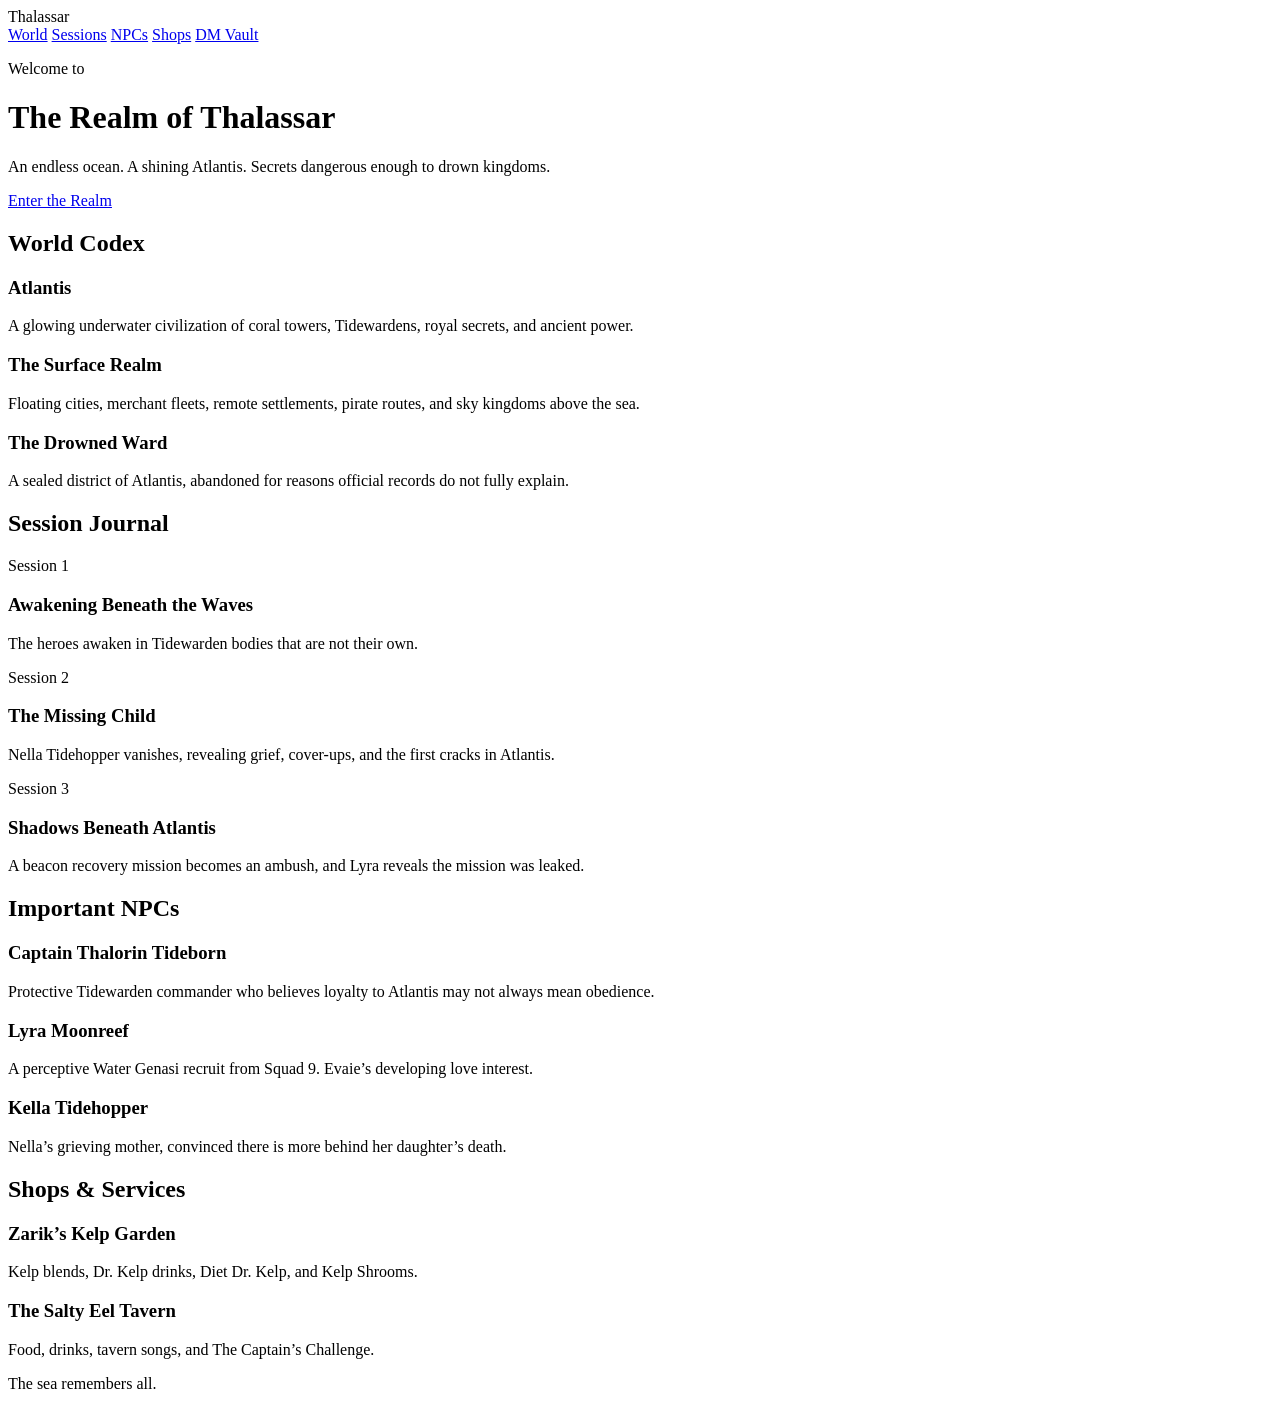
==== index.html @ 4d5ec041 "First Test" ====
<!DOCTYPE html>
<html lang="en">
<head>
  <meta charset="UTF-8" />
  <meta name="viewport" content="width=device-width, initial-scale=1.0" />
  <title>The Realm of Thalassar</title>
  <link rel="stylesheet" href="style.css" />
</head>
<body>
  <header class="hero">
    <nav class="nav">
      <div class="brand">Thalassar</div>
      <a href="#world">World</a>
      <a href="#sessions">Sessions</a>
      <a href="#npcs">NPCs</a>
      <a href="#shops">Shops</a>
      <a href="dm.html">DM Vault</a>
    </nav>
    <div class="hero-content">
      <p class="eyebrow">Welcome to</p>
      <h1>The Realm of Thalassar</h1>
      <p class="tagline">An endless ocean. A shining Atlantis. Secrets dangerous enough to drown kingdoms.</p>
      <a class="button" href="#world">Enter the Realm</a>
    </div>
  </header>

  <main>
    <section id="world" class="section">
      <h2>World Codex</h2>
      <div class="grid cards">
        <article class="card">
          <h3>Atlantis</h3>
          <p>A glowing underwater civilization of coral towers, Tidewardens, royal secrets, and ancient power.</p>
        </article>
        <article class="card">
          <h3>The Surface Realm</h3>
          <p>Floating cities, merchant fleets, remote settlements, pirate routes, and sky kingdoms above the sea.</p>
        </article>
        <article class="card">
          <h3>The Drowned Ward</h3>
          <p>A sealed district of Atlantis, abandoned for reasons official records do not fully explain.</p>
        </article>
      </div>
    </section>

    <section id="sessions" class="section dark">
      <h2>Session Journal</h2>
      <div class="timeline">
        <article>
          <span>Session 1</span>
          <h3>Awakening Beneath the Waves</h3>
          <p>The heroes awaken in Tidewarden bodies that are not their own.</p>
        </article>
        <article>
          <span>Session 2</span>
          <h3>The Missing Child</h3>
          <p>Nella Tidehopper vanishes, revealing grief, cover-ups, and the first cracks in Atlantis.</p>
        </article>
        <article>
          <span>Session 3</span>
          <h3>Shadows Beneath Atlantis</h3>
          <p>A beacon recovery mission becomes an ambush, and Lyra reveals the mission was leaked.</p>
        </article>
      </div>
    </section>

    <section id="npcs" class="section">
      <h2>Important NPCs</h2>
      <div class="grid cards">
        <article class="card npc">
          <h3>Captain Thalorin Tideborn</h3>
          <p>Protective Tidewarden commander who believes loyalty to Atlantis may not always mean obedience.</p>
        </article>
        <article class="card npc">
          <h3>Lyra Moonreef</h3>
          <p>A perceptive Water Genasi recruit from Squad 9. Evaie’s developing love interest.</p>
        </article>
        <article class="card npc">
          <h3>Kella Tidehopper</h3>
          <p>Nella’s grieving mother, convinced there is more behind her daughter’s death.</p>
        </article>
      </div>
    </section>

    <section id="shops" class="section dark">
      <h2>Shops & Services</h2>
      <div class="grid cards">
        <article class="card">
          <h3>Zarik’s Kelp Garden</h3>
          <p>Kelp blends, Dr. Kelp drinks, Diet Dr. Kelp, and Kelp Shrooms.</p>
        </article>
        <article class="card">
          <h3>The Salty Eel Tavern</h3>
          <p>Food, drinks, tavern songs, and The Captain’s Challenge.</p>
        </article>
      </div>
    </section>
  </main>

  <footer>
    <p>The sea remembers all.</p>
  </footer>

  <script src="script.js"></script>
</body>
</html>
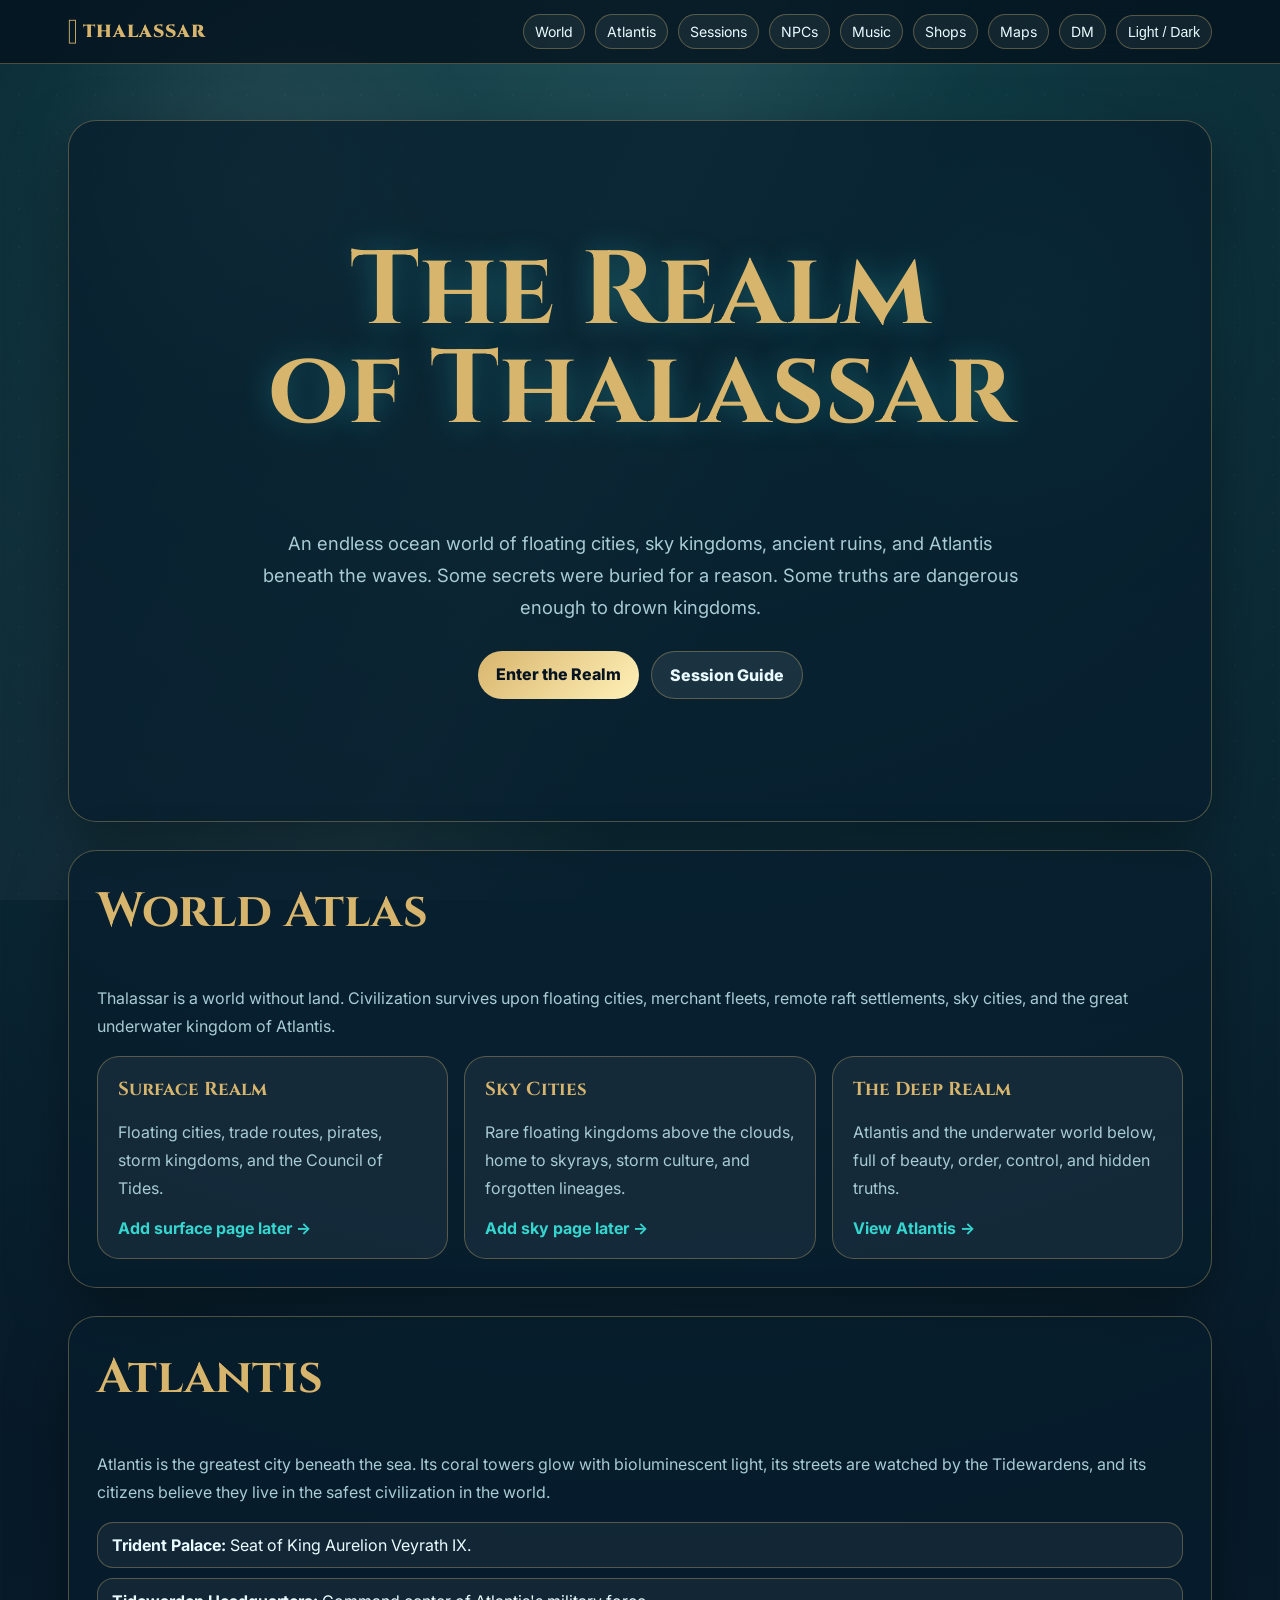
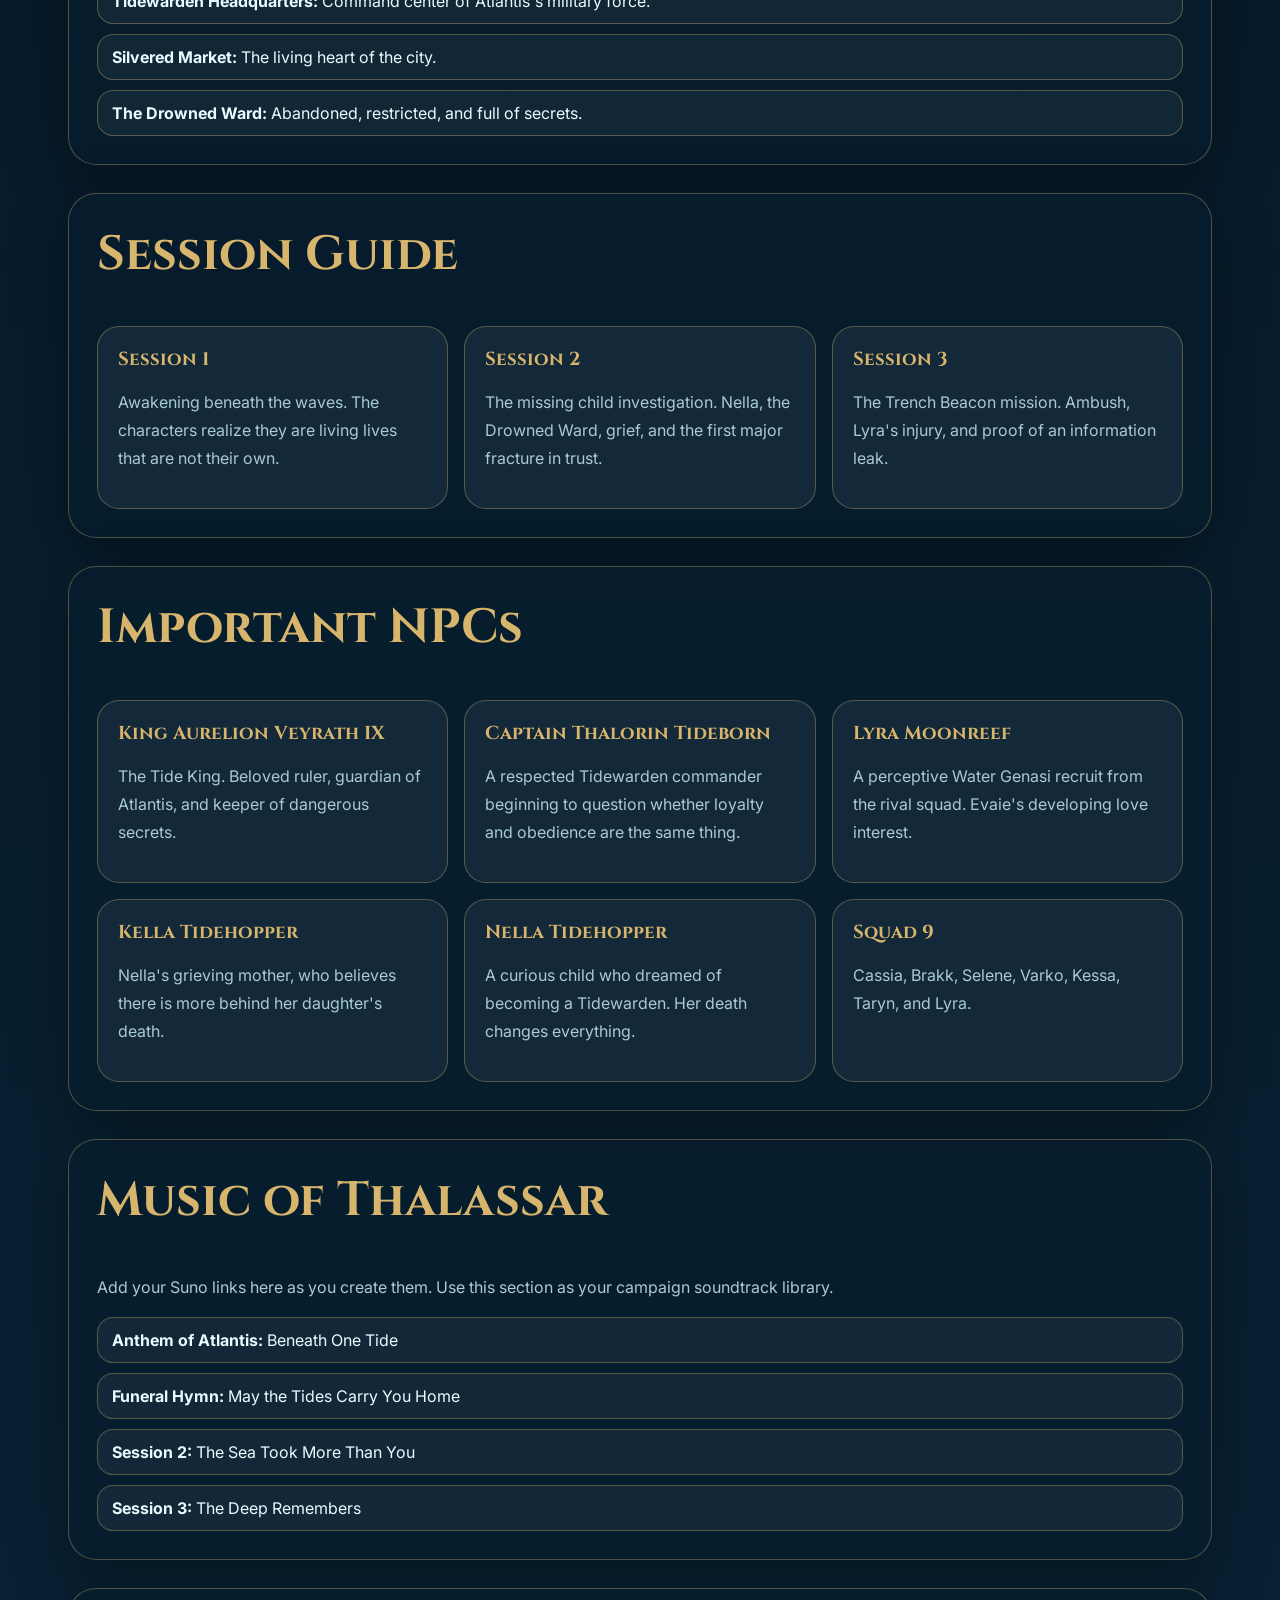
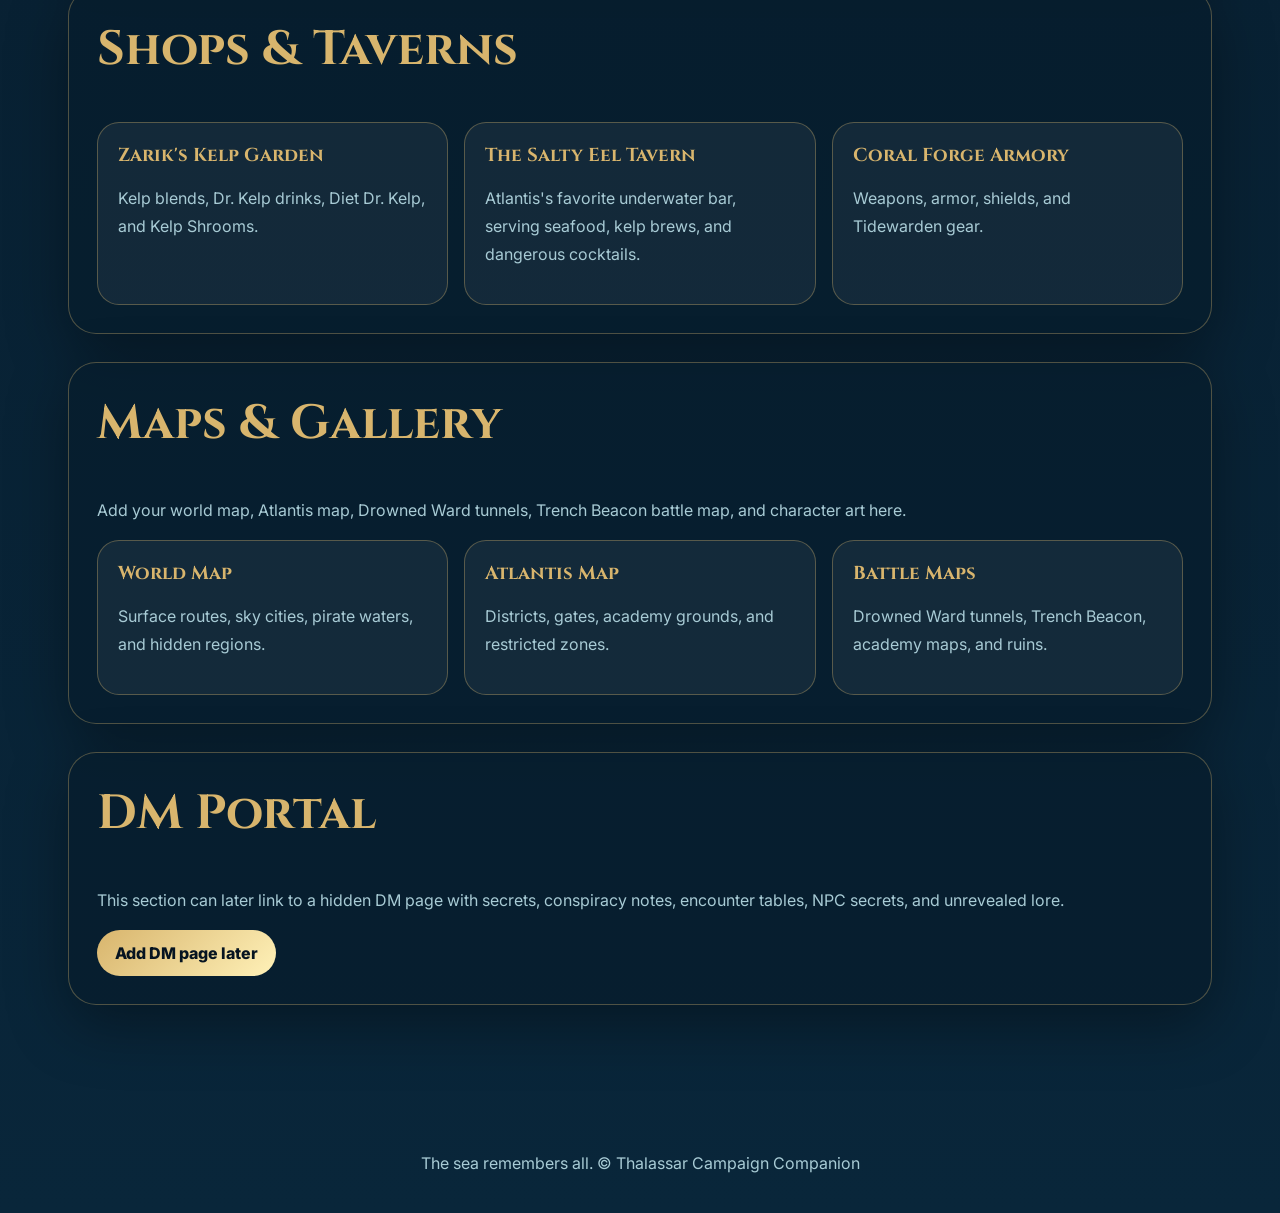
==== commit 1b34320d: "Second test" ====
--- a/index.html
+++ b/index.html
@@ -1,106 +1,470 @@
+
 <!DOCTYPE html>
-<html lang="en">
+<html lang="en" data-theme="dark">
 <head>
   <meta charset="UTF-8" />
   <meta name="viewport" content="width=device-width, initial-scale=1.0" />
   <title>The Realm of Thalassar</title>
-  <link rel="stylesheet" href="style.css" />
+  <link href="https://fonts.googleapis.com/css2?family=Cinzel:wght@500;700;900&family=Inter:wght@400;500;700&display=swap" rel="stylesheet">
+  <style>
+    :root {
+      --bg: #061421;
+      --bg2: #09263a;
+      --card: rgba(7, 29, 45, 0.76);
+      --text: #e9fbff;
+      --muted: #a8cbd5;
+      --gold: #d8b56d;
+      --teal: #36d6d0;
+      --border: rgba(216, 181, 109, 0.35);
+      --shadow: rgba(0, 0, 0, 0.35);
+    }
+    html[data-theme="light"] {
+      --bg: #dff8ff;
+      --bg2: #9edfea;
+      --card: rgba(255, 255, 255, 0.78);
+      --text: #082033;
+      --muted: #31566a;
+      --gold: #9a6b22;
+      --teal: #007d8a;
+      --border: rgba(0, 99, 115, 0.3);
+      --shadow: rgba(0, 54, 70, 0.18);
+    }
+    * {
+      box-sizing: border-box;
+    }
+    html {
+      scroll-behavior: smooth;
+    }
+    body {
+      margin: 0;
+      font-family: Inter, sans-serif;
+      color: var(--text);
+      background:
+        radial-gradient(circle at top, rgba(54, 214, 208, 0.24), transparent 35%),
+        linear-gradient(180deg, var(--bg), var(--bg2));
+      min-height: 100vh;
+      overflow-x: hidden;
+    }
+    body::before {
+      content: "";
+      position: fixed;
+      inset: 0;
+      background:
+        linear-gradient(115deg, transparent 0%, rgba(255,255,255,0.06) 45%, transparent 60%),
+        radial-gradient(circle at 20% 20%, rgba(255,255,255,0.08), transparent 18%),
+        radial-gradient(circle at 80% 35%, rgba(54,214,208,0.12), transparent 20%);
+      animation: oceanGlow 12s ease-in-out infinite alternate;
+      pointer-events: none;
+      z-index: -2;
+    }
+    body::after {
+      content: "";
+      position: fixed;
+      inset: 0;
+      background-image:
+        radial-gradient(circle, rgba(255,255,255,0.16) 1px, transparent 1px);
+      background-size: 38px 38px;
+      opacity: 0.18;
+      animation: bubbles 24s linear infinite;
+      pointer-events: none;
+      z-index: -1;
+    }
+    @keyframes oceanGlow {
+      from { transform: translateY(0); opacity: .8; }
+      to { transform: translateY(35px); opacity: 1; }
+    }
+    @keyframes bubbles {
+      from { background-position: 0 0; }
+      to { background-position: 0 -600px; }
+    }
+    header {
+      position: sticky;
+      top: 0;
+      z-index: 20;
+      backdrop-filter: blur(14px);
+      background: rgba(3, 17, 29, 0.78);
+      border-bottom: 1px solid var(--border);
+    }
+    html[data-theme="light"] header {
+      background: rgba(224, 248, 255, 0.78);
+    }
+    .nav {
+      max-width: 1180px;
+      margin: auto;
+      padding: 14px 18px;
+      display: flex;
+      justify-content: space-between;
+      align-items: center;
+      gap: 14px;
+    }
+    .brand {
+      font-family: Cinzel, serif;
+      color: var(--gold);
+      font-size: 1.1rem;
+      font-weight: 900;
+      letter-spacing: 1px;
+    }
+    .links {
+      display: flex;
+      gap: 10px;
+      align-items: center;
+      flex-wrap: wrap;
+    }
+    .links a, button {
+      color: var(--text);
+      text-decoration: none;
+      border: 1px solid var(--border);
+      background: rgba(255,255,255,0.06);
+      padding: 8px 11px;
+      border-radius: 999px;
+      font-size: .88rem;
+      cursor: pointer;
+    }
+    .links a:hover, button:hover {
+      border-color: var(--teal);
+      color: var(--teal);
+    }
+    .menu-btn {
+      display: none;
+    }
+    main {
+      max-width: 1180px;
+      margin: auto;
+      padding: 28px 18px 80px;
+    }
+    section {
+      margin: 28px 0;
+      padding: 28px;
+      border: 1px solid var(--border);
+      border-radius: 28px;
+      background: var(--card);
+      box-shadow: 0 20px 60px var(--shadow);
+    }
+    .hero {
+      min-height: 78vh;
+      display: grid;
+      place-items: center;
+      text-align: center;
+      padding: 64px 22px;
+    }
+    h1, h2, h3 {
+      font-family: Cinzel, serif;
+      color: var(--gold);
+      margin-top: 0;
+    }
+    h1 {
+      font-size: clamp(2.5rem, 9vw, 6.5rem);
+      line-height: .95;
+      text-shadow: 0 0 30px rgba(54,214,208,.3);
+    }
+    h2 {
+      font-size: clamp(1.8rem, 5vw, 3rem);
+    }
+    p {
+      color: var(--muted);
+      line-height: 1.75;
+      font-size: 1rem;
+    }
+    .tagline {
+      font-size: 1.15rem;
+      max-width: 760px;
+      margin: 20px auto;
+    }
+    .hero-actions {
+      display: flex;
+      gap: 12px;
+      justify-content: center;
+      flex-wrap: wrap;
+      margin-top: 28px;
+    }
+    .btn {
+      display: inline-block;
+      color: var(--bg);
+      background: linear-gradient(135deg, var(--gold), #fff1b8);
+      padding: 13px 18px;
+      border-radius: 999px;
+      text-decoration: none;
+      font-weight: 800;
+      border: none;
+    }
+    .btn.secondary {
+      color: var(--text);
+      background: rgba(255,255,255,.08);
+      border: 1px solid var(--border);
+    }
+    .grid {
+      display: grid;
+      grid-template-columns: repeat(3, 1fr);
+      gap: 16px;
+    }
+    .card {
+      padding: 20px;
+      border: 1px solid var(--border);
+      border-radius: 22px;
+      background: rgba(255,255,255,0.055);
+    }
+    .card h3 {
+      margin-bottom: 8px;
+    }
+    .card a {
+      color: var(--teal);
+      font-weight: 700;
+      text-decoration: none;
+    }
+    .list {
+      display: grid;
+      gap: 10px;
+    }
+    .pill {
+      border: 1px solid var(--border);
+      padding: 12px 14px;
+      border-radius: 16px;
+      background: rgba(255,255,255,.05);
+    }
+    footer {
+      text-align: center;
+      padding: 40px 18px;
+      color: var(--muted);
+    }
+    #topBtn {
+      position: fixed;
+      right: 18px;
+      bottom: 18px;
+      display: none;
+      z-index: 30;
+      background: var(--gold);
+      color: #071421;
+      font-weight: 900;
+      border: none;
+      padding: 12px 15px;
+      border-radius: 999px;
+      box-shadow: 0 12px 30px var(--shadow);
+    }
+    @media (max-width: 850px) {
+      .menu-btn {
+        display: inline-block;
+      }
+      .links {
+        display: none;
+        width: 100%;
+        padding-top: 12px;
+      }
+      .links.open {
+        display: grid;
+        grid-template-columns: 1fr 1fr;
+      }
+      .nav {
+        flex-wrap: wrap;
+      }
+      .grid {
+        grid-template-columns: 1fr;
+      }
+      section {
+        padding: 22px;
+        border-radius: 22px;
+      }
+    }
+  </style>
 </head>
-<body>
-  <header class="hero">
+<body id="top">
+  <header>
     <nav class="nav">
-      <div class="brand">Thalassar</div>
-      <a href="#world">World</a>
-      <a href="#sessions">Sessions</a>
-      <a href="#npcs">NPCs</a>
-      <a href="#shops">Shops</a>
-      <a href="dm.html">DM Vault</a>
+      <div class="brand">𓇼 THALASSAR</div>
+      <button class="menu-btn" onclick="toggleMenu()">Menu</button>
+      <div class="links" id="navLinks">
+        <a href="#world">World</a>
+        <a href="#atlantis">Atlantis</a>
+        <a href="#sessions">Sessions</a>
+        <a href="#npcs">NPCs</a>
+        <a href="#music">Music</a>
+        <a href="#shops">Shops</a>
+        <a href="#maps">Maps</a>
+        <a href="#dm">DM</a>
+        <button onclick="toggleTheme()">Light / Dark</button>
+      </div>
     </nav>
-    <div class="hero-content">
-      <p class="eyebrow">Welcome to</p>
-      <h1>The Realm of Thalassar</h1>
-      <p class="tagline">An endless ocean. A shining Atlantis. Secrets dangerous enough to drown kingdoms.</p>
-      <a class="button" href="#world">Enter the Realm</a>
-    </div>
   </header>
-
   <main>
-    <section id="world" class="section">
-      <h2>World Codex</h2>
-      <div class="grid cards">
-        <article class="card">
-          <h3>Atlantis</h3>
-          <p>A glowing underwater civilization of coral towers, Tidewardens, royal secrets, and ancient power.</p>
-        </article>
-        <article class="card">
-          <h3>The Surface Realm</h3>
-          <p>Floating cities, merchant fleets, remote settlements, pirate routes, and sky kingdoms above the sea.</p>
-        </article>
-        <article class="card">
-          <h3>The Drowned Ward</h3>
-          <p>A sealed district of Atlantis, abandoned for reasons official records do not fully explain.</p>
-        </article>
-      </div>
-    </section>
-
-    <section id="sessions" class="section dark">
-      <h2>Session Journal</h2>
-      <div class="timeline">
-        <article>
-          <span>Session 1</span>
-          <h3>Awakening Beneath the Waves</h3>
-          <p>The heroes awaken in Tidewarden bodies that are not their own.</p>
-        </article>
-        <article>
-          <span>Session 2</span>
-          <h3>The Missing Child</h3>
-          <p>Nella Tidehopper vanishes, revealing grief, cover-ups, and the first cracks in Atlantis.</p>
-        </article>
-        <article>
-          <span>Session 3</span>
-          <h3>Shadows Beneath Atlantis</h3>
-          <p>A beacon recovery mission becomes an ambush, and Lyra reveals the mission was leaked.</p>
-        </article>
-      </div>
-    </section>
-
-    <section id="npcs" class="section">
+    <section class="hero">
+      <div>
+        <h1>The Realm<br>of Thalassar</h1>
+        <p class="tagline">
+          An endless ocean world of floating cities, sky kingdoms, ancient ruins, and Atlantis beneath the waves.
+          Some secrets were buried for a reason. Some truths are dangerous enough to drown kingdoms.
+        </p>
+        <div class="hero-actions">
+          <a class="btn" href="#world">Enter the Realm</a>
+          <a class="btn secondary" href="#sessions">Session Guide</a>
+        </div>
+      </div>
+    </section>
+    <section id="world">
+      <h2>World Atlas</h2>
+      <p>
+        Thalassar is a world without land. Civilization survives upon floating cities, merchant fleets,
+        remote raft settlements, sky cities, and the great underwater kingdom of Atlantis.
+      </p>
+      <div class="grid">
+        <div class="card">
+          <h3>Surface Realm</h3>
+          <p>Floating cities, trade routes, pirates, storm kingdoms, and the Council of Tides.</p>
+          <a href="#">Add surface page later →</a>
+        </div>
+        <div class="card">
+          <h3>Sky Cities</h3>
+          <p>Rare floating kingdoms above the clouds, home to skyrays, storm culture, and forgotten lineages.</p>
+          <a href="#">Add sky page later →</a>
+        </div>
+        <div class="card">
+          <h3>The Deep Realm</h3>
+          <p>Atlantis and the underwater world below, full of beauty, order, control, and hidden truths.</p>
+          <a href="#atlantis">View Atlantis →</a>
+        </div>
+      </div>
+    </section>
+    <section id="atlantis">
+      <h2>Atlantis</h2>
+      <p>
+        Atlantis is the greatest city beneath the sea. Its coral towers glow with bioluminescent light,
+        its streets are watched by the Tidewardens, and its citizens believe they live in the safest civilization in the world.
+      </p>
+      <div class="list">
+        <div class="pill"><strong>Trident Palace:</strong> Seat of King Aurelion Veyrath IX.</div>
+        <div class="pill"><strong>Tidewarden Headquarters:</strong> Command center of Atlantis's military force.</div>
+        <div class="pill"><strong>Silvered Market:</strong> The living heart of the city.</div>
+        <div class="pill"><strong>The Drowned Ward:</strong> Abandoned, restricted, and full of secrets.</div>
+      </div>
+    </section>
+    <section id="sessions">
+      <h2>Session Guide</h2>
+      <div class="grid">
+        <div class="card">
+          <h3>Session 1</h3>
+          <p>Awakening beneath the waves. The characters realize they are living lives that are not their own.</p>
+        </div>
+        <div class="card">
+          <h3>Session 2</h3>
+          <p>The missing child investigation. Nella, the Drowned Ward, grief, and the first major fracture in trust.</p>
+        </div>
+        <div class="card">
+          <h3>Session 3</h3>
+          <p>The Trench Beacon mission. Ambush, Lyra's injury, and proof of an information leak.</p>
+        </div>
+      </div>
+    </section>
+    <section id="npcs">
       <h2>Important NPCs</h2>
-      <div class="grid cards">
-        <article class="card npc">
+      <div class="grid">
+        <div class="card">
+          <h3>King Aurelion Veyrath IX</h3>
+          <p>The Tide King. Beloved ruler, guardian of Atlantis, and keeper of dangerous secrets.</p>
+        </div>
+        <div class="card">
           <h3>Captain Thalorin Tideborn</h3>
-          <p>Protective Tidewarden commander who believes loyalty to Atlantis may not always mean obedience.</p>
-        </article>
-        <article class="card npc">
+          <p>A respected Tidewarden commander beginning to question whether loyalty and obedience are the same thing.</p>
+        </div>
+        <div class="card">
           <h3>Lyra Moonreef</h3>
-          <p>A perceptive Water Genasi recruit from Squad 9. Evaie’s developing love interest.</p>
-        </article>
-        <article class="card npc">
+          <p>A perceptive Water Genasi recruit from the rival squad. Evaie's developing love interest.</p>
+        </div>
+        <div class="card">
           <h3>Kella Tidehopper</h3>
-          <p>Nella’s grieving mother, convinced there is more behind her daughter’s death.</p>
-        </article>
-      </div>
-    </section>
-
-    <section id="shops" class="section dark">
-      <h2>Shops & Services</h2>
-      <div class="grid cards">
-        <article class="card">
-          <h3>Zarik’s Kelp Garden</h3>
+          <p>Nella's grieving mother, who believes there is more behind her daughter's death.</p>
+        </div>
+        <div class="card">
+          <h3>Nella Tidehopper</h3>
+          <p>A curious child who dreamed of becoming a Tidewarden. Her death changes everything.</p>
+        </div>
+        <div class="card">
+          <h3>Squad 9</h3>
+          <p>Cassia, Brakk, Selene, Varko, Kessa, Taryn, and Lyra.</p>
+        </div>
+      </div>
+    </section>
+    <section id="music">
+      <h2>Music of Thalassar</h2>
+      <p>
+        Add your Suno links here as you create them. Use this section as your campaign soundtrack library.
+      </p>
+      <div class="list">
+        <div class="pill"><strong>Anthem of Atlantis:</strong> Beneath One Tide</div>
+        <div class="pill"><strong>Funeral Hymn:</strong> May the Tides Carry You Home</div>
+        <div class="pill"><strong>Session 2:</strong> The Sea Took More Than You</div>
+        <div class="pill"><strong>Session 3:</strong> The Deep Remembers</div>
+      </div>
+    </section>
+    <section id="shops">
+      <h2>Shops & Taverns</h2>
+      <div class="grid">
+        <div class="card">
+          <h3>Zarik's Kelp Garden</h3>
           <p>Kelp blends, Dr. Kelp drinks, Diet Dr. Kelp, and Kelp Shrooms.</p>
-        </article>
-        <article class="card">
+        </div>
+        <div class="card">
           <h3>The Salty Eel Tavern</h3>
-          <p>Food, drinks, tavern songs, and The Captain’s Challenge.</p>
-        </article>
-      </div>
+          <p>Atlantis's favorite underwater bar, serving seafood, kelp brews, and dangerous cocktails.</p>
+        </div>
+        <div class="card">
+          <h3>Coral Forge Armory</h3>
+          <p>Weapons, armor, shields, and Tidewarden gear.</p>
+        </div>
+      </div>
+    </section>
+    <section id="maps">
+      <h2>Maps & Gallery</h2>
+      <p>
+        Add your world map, Atlantis map, Drowned Ward tunnels, Trench Beacon battle map,
+        and character art here.
+      </p>
+      <div class="grid">
+        <div class="card">
+          <h3>World Map</h3>
+          <p>Surface routes, sky cities, pirate waters, and hidden regions.</p>
+        </div>
+        <div class="card">
+          <h3>Atlantis Map</h3>
+          <p>Districts, gates, academy grounds, and restricted zones.</p>
+        </div>
+        <div class="card">
+          <h3>Battle Maps</h3>
+          <p>Drowned Ward tunnels, Trench Beacon, academy maps, and ruins.</p>
+        </div>
+      </div>
+    </section>
+    <section id="dm">
+      <h2>DM Portal</h2>
+      <p>
+        This section can later link to a hidden DM page with secrets, conspiracy notes, encounter tables,
+        NPC secrets, and unrevealed lore.
+      </p>
+      <a class="btn" href="#">Add DM page later</a>
     </section>
   </main>
-
+  <button id="topBtn" onclick="scrollToTop()">↑ Top</button>
   <footer>
-    <p>The sea remembers all.</p>
+    The sea remembers all. © Thalassar Campaign Companion
   </footer>
-
-  <script src="script.js"></script>
+  <script>
+    const navLinks = document.getElementById("navLinks");
+    const topBtn = document.getElementById("topBtn");
+    function toggleMenu() {
+      navLinks.classList.toggle("open");
+    }
+    function toggleTheme() {
+      const html = document.documentElement;
+      const current = html.getAttribute("data-theme");
+      const next = current === "dark" ? "light" : "dark";
+      html.setAttribute("data-theme", next);
+      localStorage.setItem("thalassar-theme", next);
+    }
+    function scrollToTop() {
+      window.scrollTo({ top: 0, behavior: "smooth" });
+    }
+    window.addEventListener("scroll", () => {
+      topBtn.style.display = window.scrollY > 450 ? "block" : "none";
+    });
+    const savedTheme = localStorage.getItem("thalassar-theme");
+    document.documentElement.setAttribute("data-theme", savedTheme || "dark");
+  </script>
 </body>
-</html>
+</html>
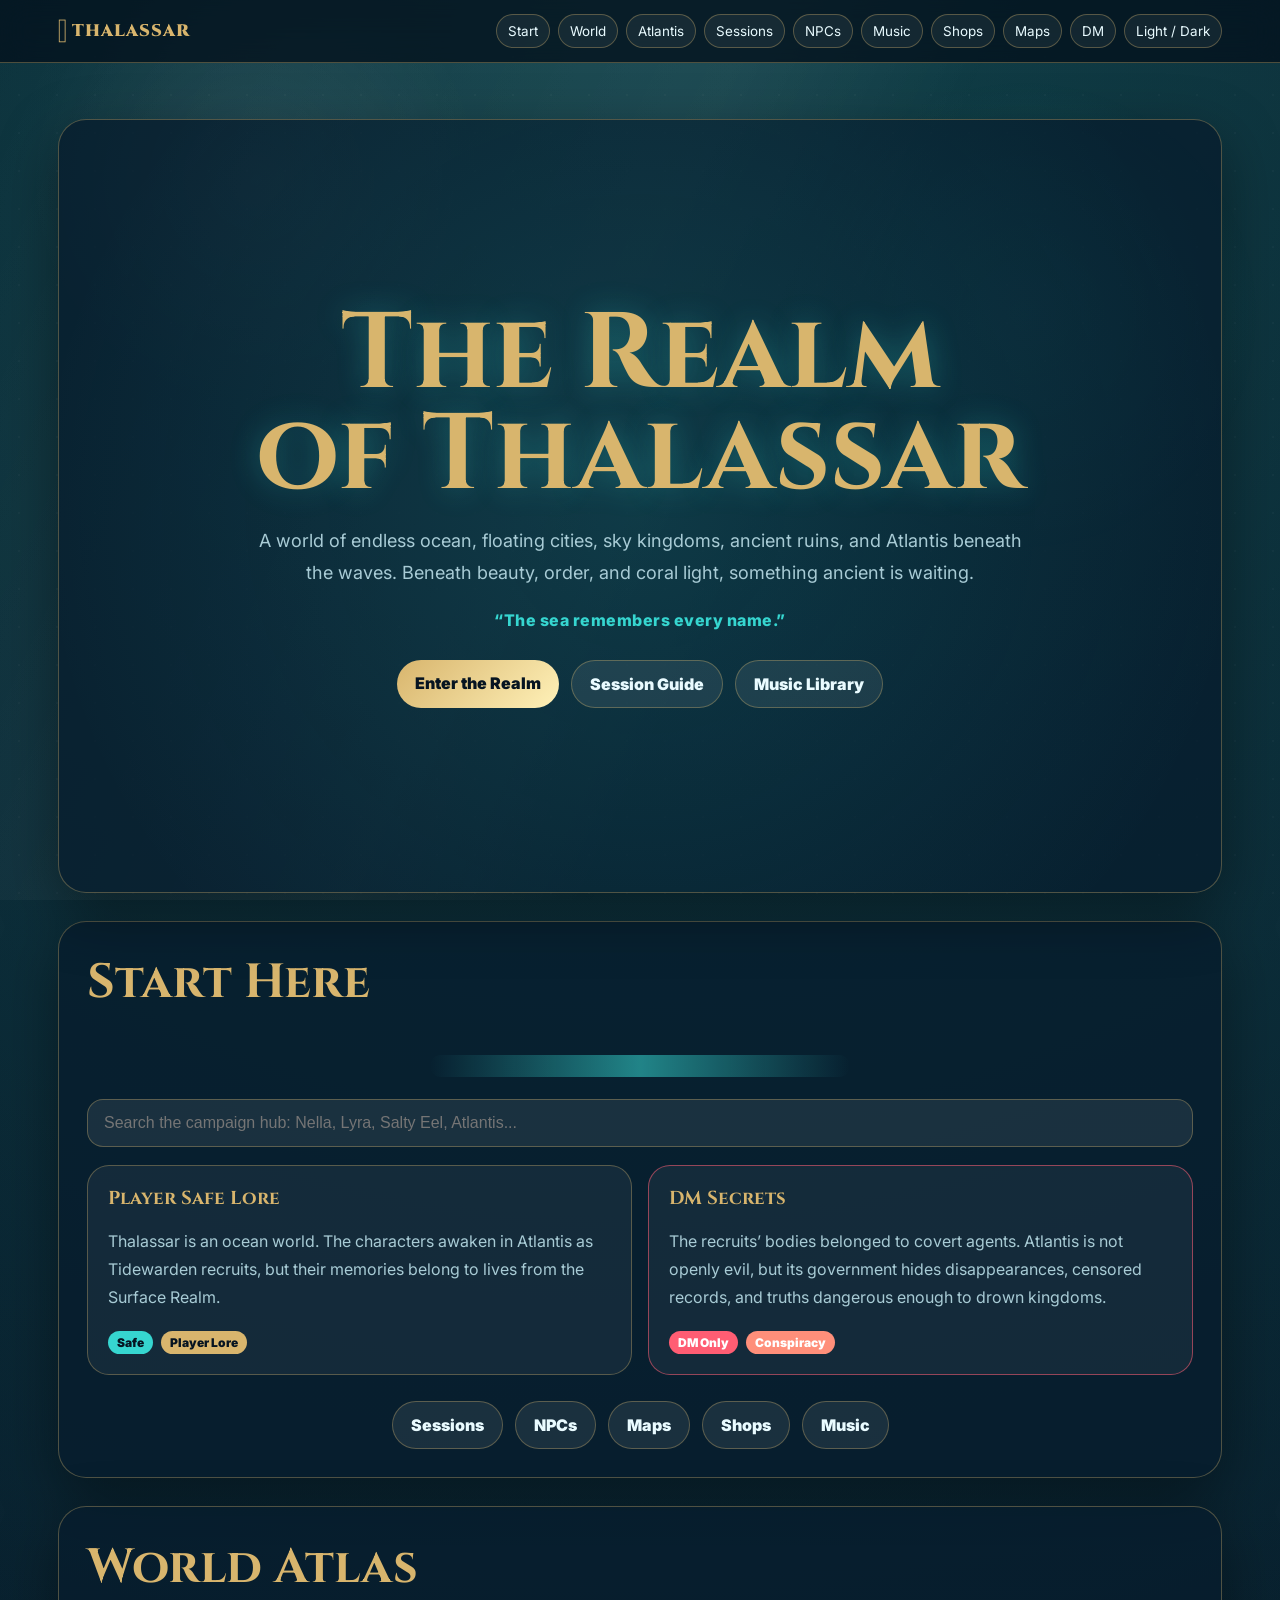
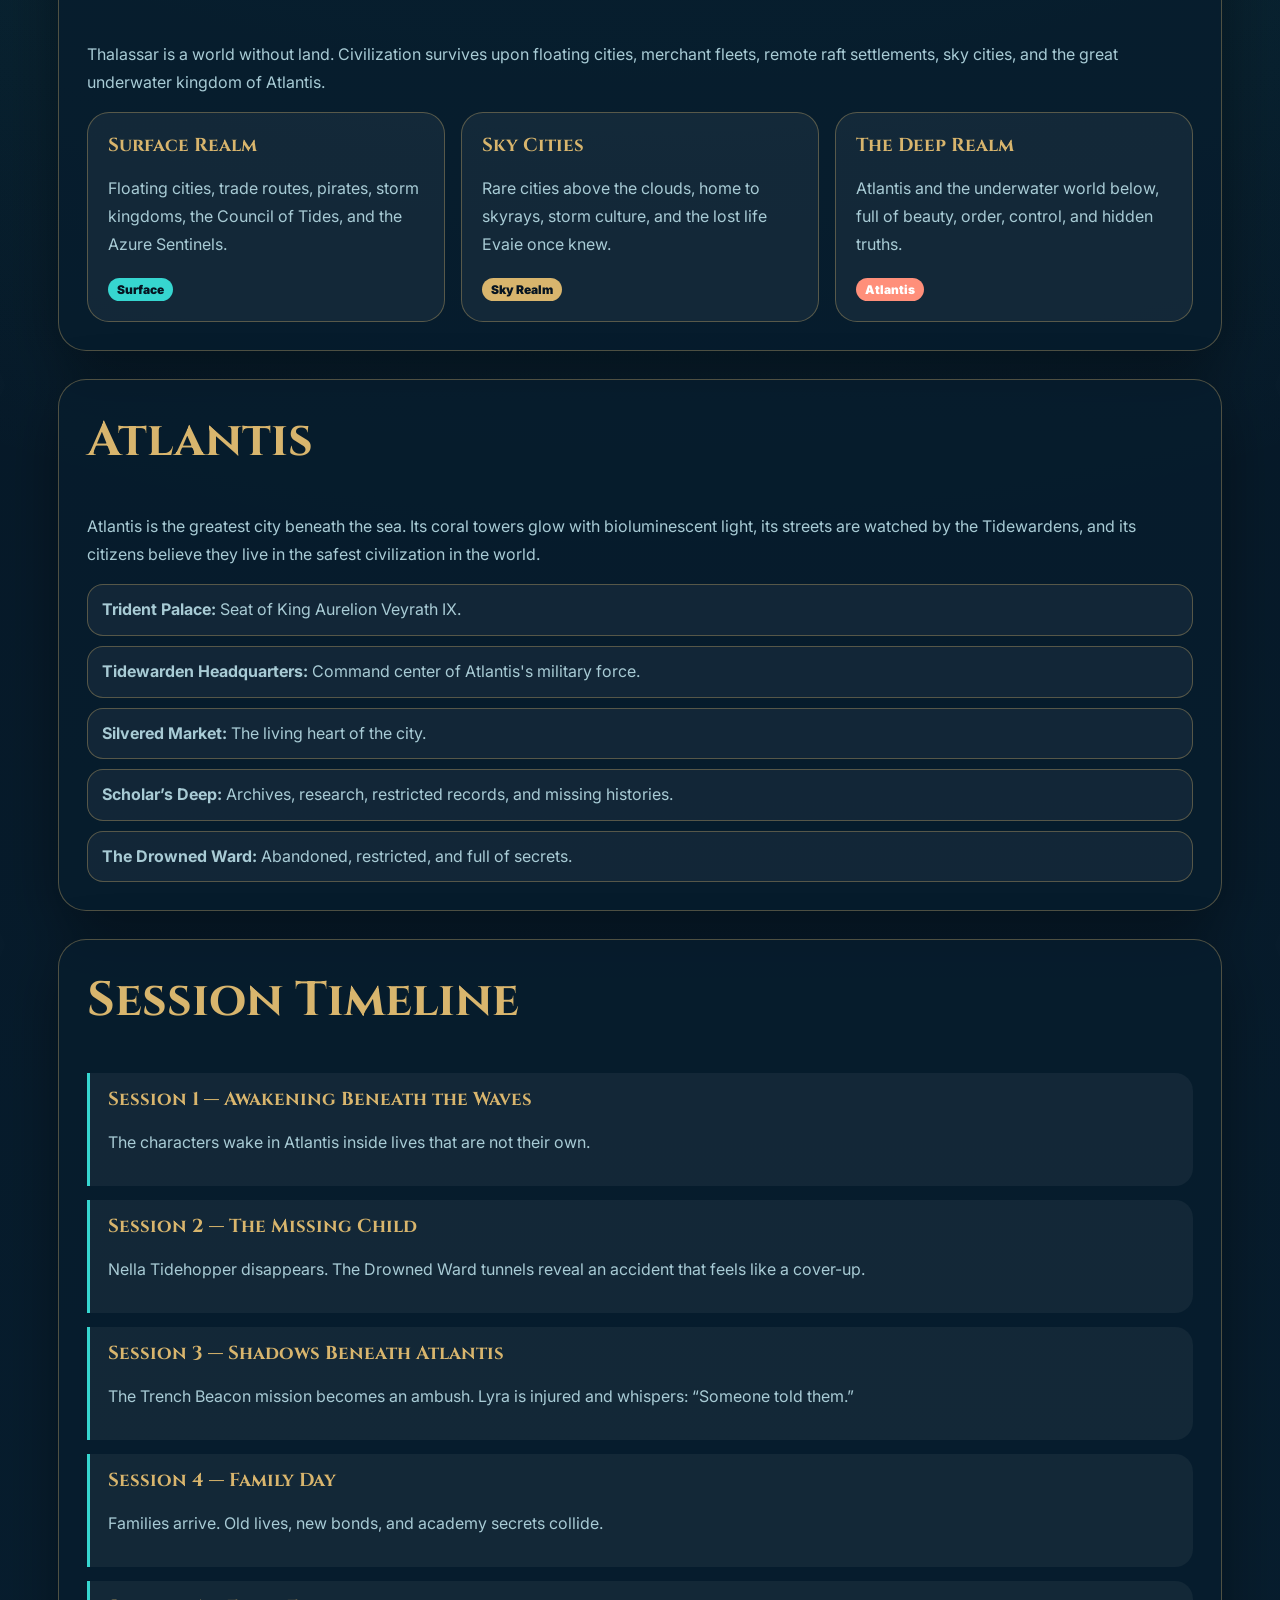
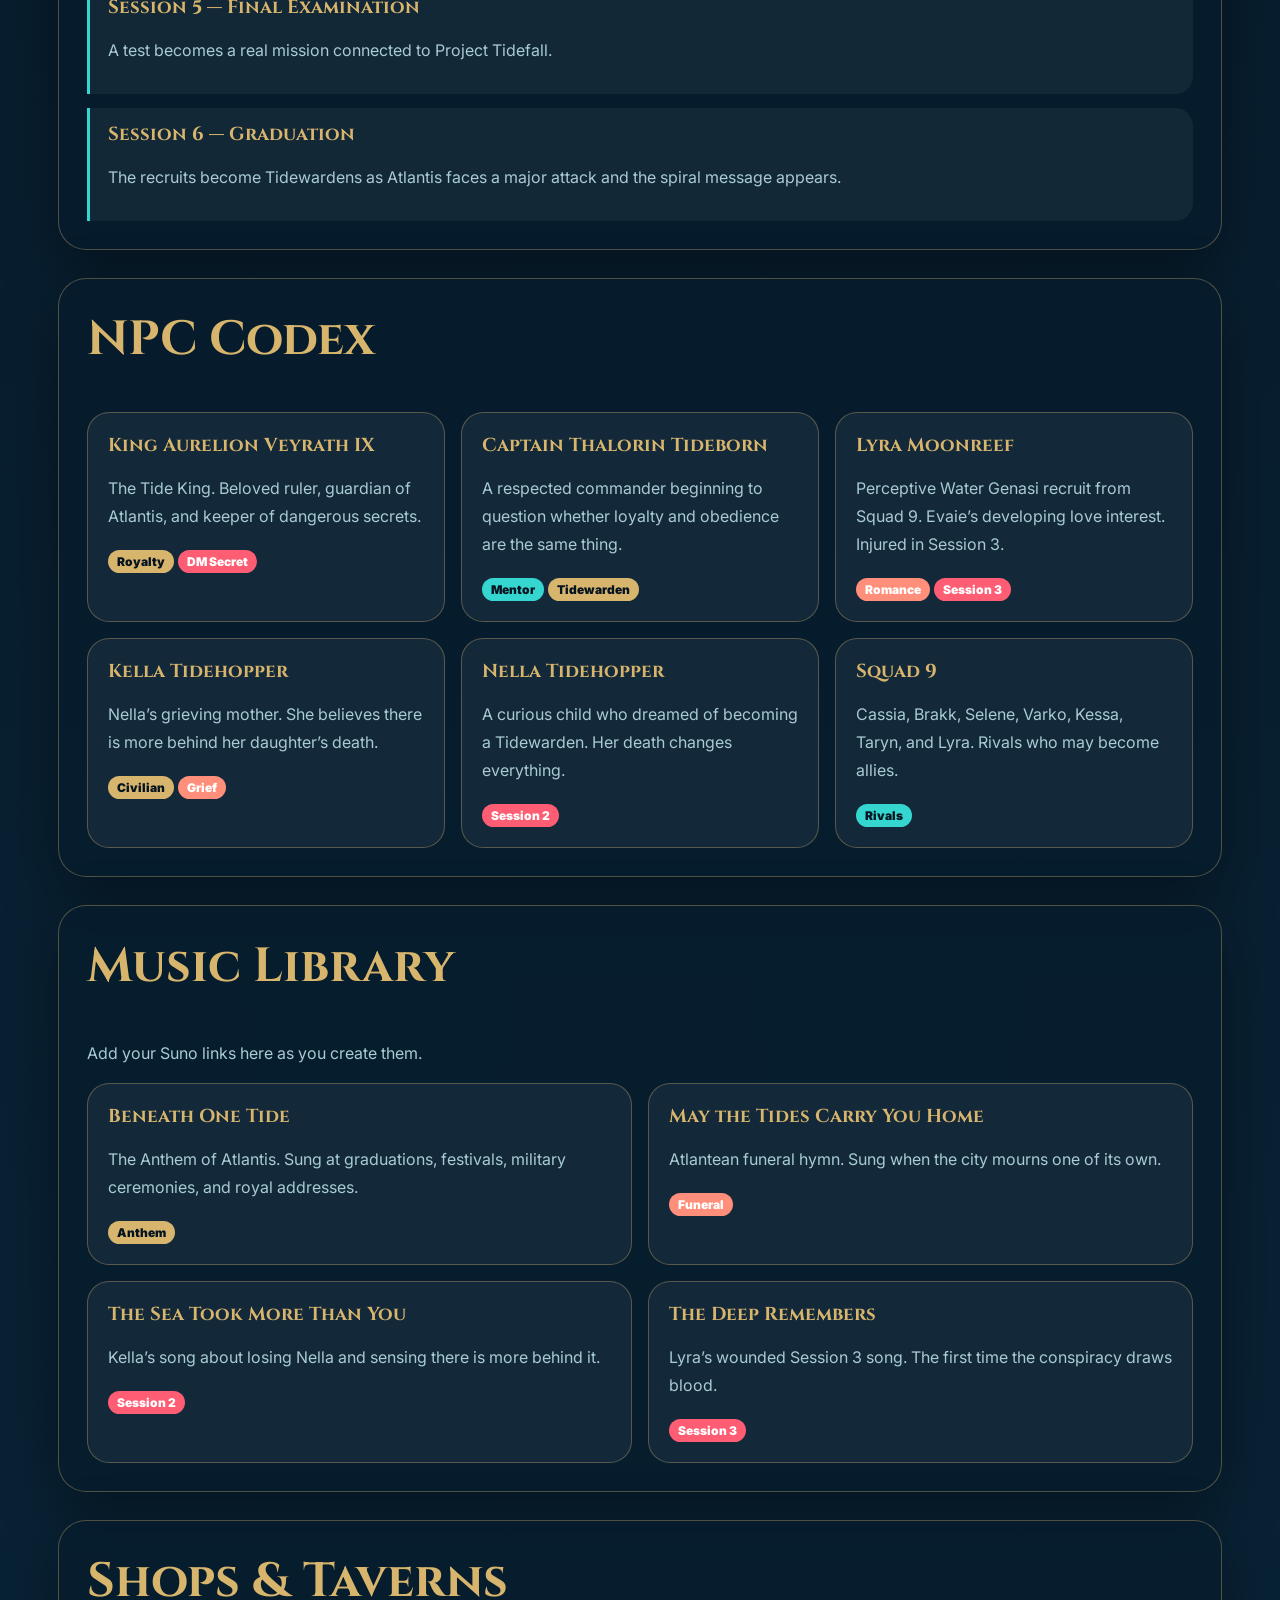
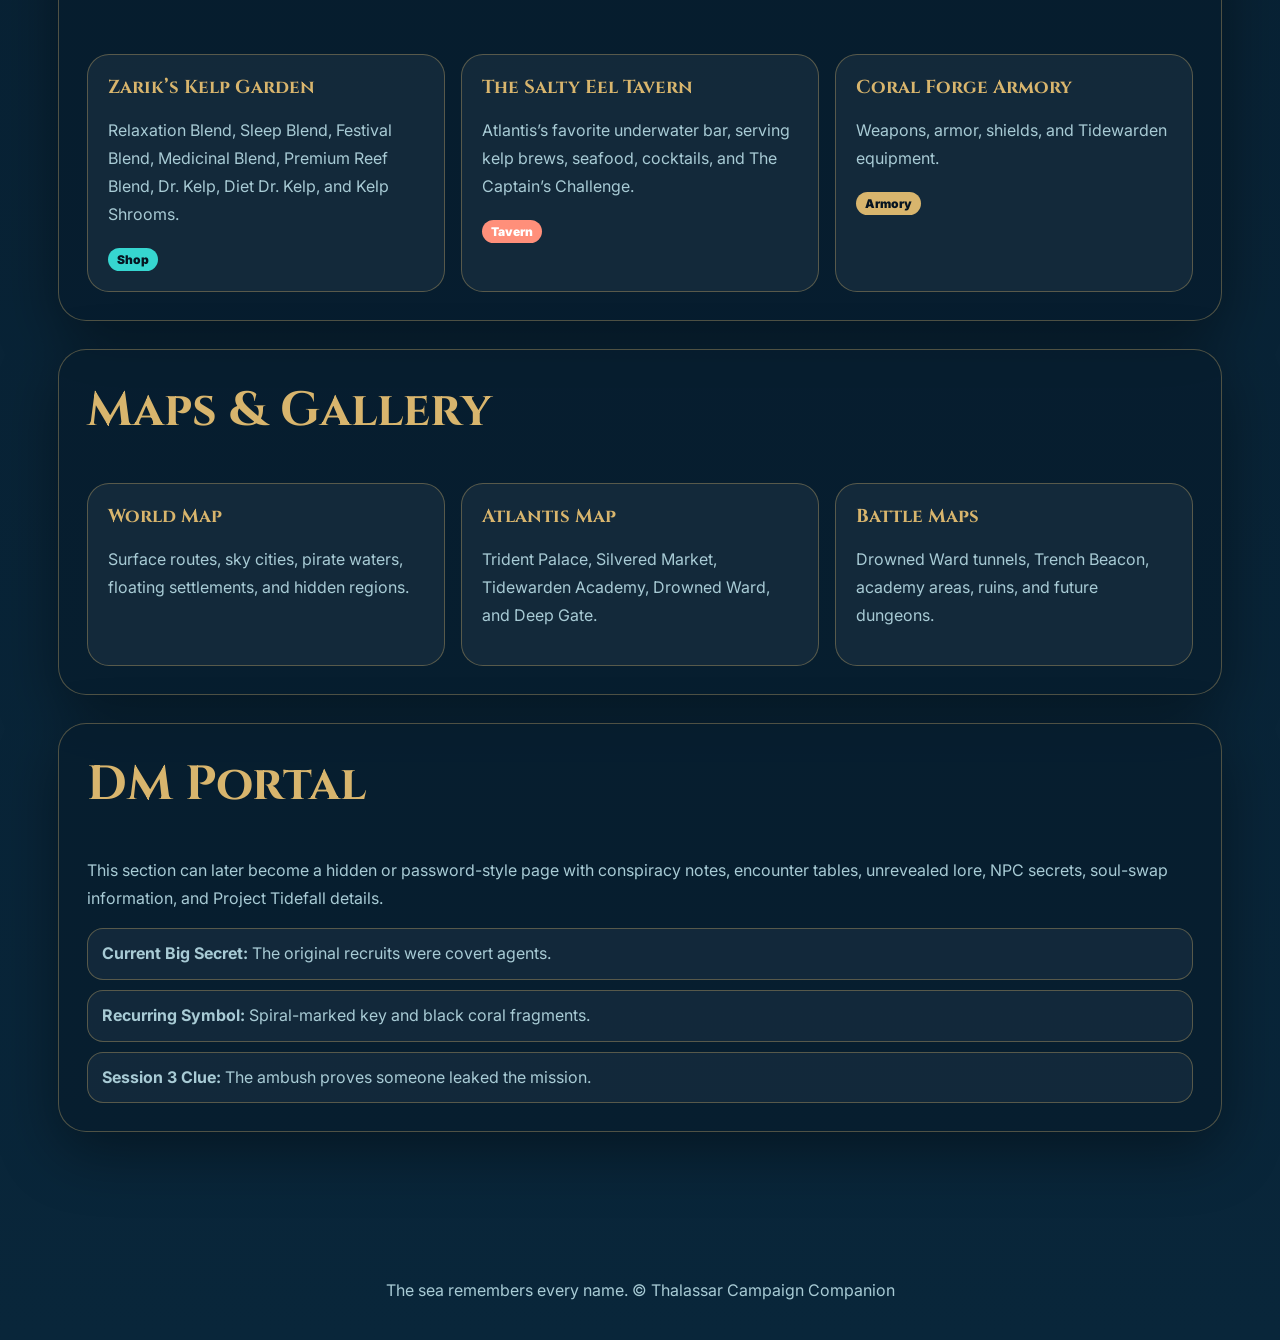
==== commit 22b97095: "Cleaning up" ====
--- a/index.html
+++ b/index.html
@@ -1,40 +1,39 @@
-
 <!DOCTYPE html>
 <html lang="en" data-theme="dark">
 <head>
   <meta charset="UTF-8" />
   <meta name="viewport" content="width=device-width, initial-scale=1.0" />
   <title>The Realm of Thalassar</title>
-  <link href="https://fonts.googleapis.com/css2?family=Cinzel:wght@500;700;900&family=Inter:wght@400;500;700&display=swap" rel="stylesheet">
+  <link href="https://fonts.googleapis.com/css2?family=Cinzel:wght@500;700;900&family=Inter:wght@400;500;700;900&display=swap" rel="stylesheet">
   <style>
     :root {
       --bg: #061421;
       --bg2: #09263a;
-      --card: rgba(7, 29, 45, 0.76);
+      --card: rgba(7, 29, 45, 0.78);
       --text: #e9fbff;
       --muted: #a8cbd5;
       --gold: #d8b56d;
       --teal: #36d6d0;
+      --coral: #ff8f7a;
+      --danger: #ff5d73;
       --border: rgba(216, 181, 109, 0.35);
-      --shadow: rgba(0, 0, 0, 0.35);
+      --shadow: rgba(0, 0, 0, 0.38);
     }
     html[data-theme="light"] {
       --bg: #dff8ff;
-      --bg2: #9edfea;
-      --card: rgba(255, 255, 255, 0.78);
+      --bg2: #98dfea;
+      --card: rgba(255, 255, 255, 0.82);
       --text: #082033;
       --muted: #31566a;
       --gold: #9a6b22;
       --teal: #007d8a;
+      --coral: #a74233;
+      --danger: #9d263d;
       --border: rgba(0, 99, 115, 0.3);
       --shadow: rgba(0, 54, 70, 0.18);
     }
-    * {
-      box-sizing: border-box;
-    }
-    html {
-      scroll-behavior: smooth;
-    }
+    * { box-sizing: border-box; }
+    html { scroll-behavior: smooth; }
     body {
       margin: 0;
       font-family: Inter, sans-serif;
@@ -61,8 +60,7 @@
       content: "";
       position: fixed;
       inset: 0;
-      background-image:
-        radial-gradient(circle, rgba(255,255,255,0.16) 1px, transparent 1px);
+      background-image: radial-gradient(circle, rgba(255,255,255,0.16) 1px, transparent 1px);
       background-size: 38px 38px;
       opacity: 0.18;
       animation: bubbles 24s linear infinite;
@@ -86,10 +84,10 @@
       border-bottom: 1px solid var(--border);
     }
     html[data-theme="light"] header {
-      background: rgba(224, 248, 255, 0.78);
+      background: rgba(224, 248, 255, 0.82);
     }
     .nav {
-      max-width: 1180px;
+      max-width: 1200px;
       margin: auto;
       padding: 14px 18px;
       display: flex;
@@ -100,15 +98,17 @@
     .brand {
       font-family: Cinzel, serif;
       color: var(--gold);
-      font-size: 1.1rem;
+      font-size: 1.05rem;
       font-weight: 900;
       letter-spacing: 1px;
+      white-space: nowrap;
     }
     .links {
       display: flex;
-      gap: 10px;
+      gap: 8px;
       align-items: center;
       flex-wrap: wrap;
+      justify-content: flex-end;
     }
     .links a, button {
       color: var(--text);
@@ -117,18 +117,17 @@
       background: rgba(255,255,255,0.06);
       padding: 8px 11px;
       border-radius: 999px;
-      font-size: .88rem;
+      font-size: .84rem;
       cursor: pointer;
+      font-family: Inter, sans-serif;
     }
     .links a:hover, button:hover {
       border-color: var(--teal);
       color: var(--teal);
     }
-    .menu-btn {
-      display: none;
-    }
+    .menu-btn { display: none; }
     main {
-      max-width: 1180px;
+      max-width: 1200px;
       margin: auto;
       padding: 28px 18px 80px;
     }
@@ -141,50 +140,70 @@
       box-shadow: 0 20px 60px var(--shadow);
     }
     .hero {
-      min-height: 78vh;
+      min-height: 86vh;
       display: grid;
       place-items: center;
       text-align: center;
-      padding: 64px 22px;
-    }
+      padding: 66px 22px;
+      position: relative;
+      overflow: hidden;
+    }
+    .hero::before {
+      content: "";
+      position: absolute;
+      inset: -40%;
+      background: radial-gradient(circle, rgba(54,214,208,.13), transparent 48%);
+      animation: pulse 8s ease-in-out infinite alternate;
+    }
+    @keyframes pulse {
+      from { transform: scale(.95); }
+      to { transform: scale(1.08); }
+    }
+    .hero > div { position: relative; z-index: 1; }
     h1, h2, h3 {
       font-family: Cinzel, serif;
       color: var(--gold);
       margin-top: 0;
     }
     h1 {
-      font-size: clamp(2.5rem, 9vw, 6.5rem);
+      font-size: clamp(2.55rem, 9vw, 6.7rem);
       line-height: .95;
       text-shadow: 0 0 30px rgba(54,214,208,.3);
-    }
-    h2 {
-      font-size: clamp(1.8rem, 5vw, 3rem);
-    }
+      margin-bottom: 18px;
+    }
+    h2 { font-size: clamp(1.75rem, 5vw, 3rem); }
+    h3 { margin-bottom: 8px; }
     p {
       color: var(--muted);
       line-height: 1.75;
       font-size: 1rem;
     }
     .tagline {
-      font-size: 1.15rem;
-      max-width: 760px;
-      margin: 20px auto;
-    }
-    .hero-actions {
+      font-size: 1.13rem;
+      max-width: 780px;
+      margin: 18px auto;
+    }
+    .quote {
+      color: var(--teal);
+      font-weight: 800;
+      letter-spacing: .5px;
+      margin-top: 16px;
+    }
+    .hero-actions, .quick-links {
       display: flex;
       gap: 12px;
       justify-content: center;
       flex-wrap: wrap;
-      margin-top: 28px;
+      margin-top: 26px;
     }
     .btn {
       display: inline-block;
-      color: var(--bg);
+      color: #061421;
       background: linear-gradient(135deg, var(--gold), #fff1b8);
       padding: 13px 18px;
       border-radius: 999px;
       text-decoration: none;
-      font-weight: 800;
+      font-weight: 900;
       border: none;
     }
     .btn.secondary {
@@ -192,25 +211,54 @@
       background: rgba(255,255,255,.08);
       border: 1px solid var(--border);
     }
+    .search-box {
+      width: 100%;
+      padding: 14px 16px;
+      border-radius: 16px;
+      border: 1px solid var(--border);
+      background: rgba(255,255,255,.08);
+      color: var(--text);
+      font-size: 1rem;
+      outline: none;
+      margin-bottom: 18px;
+    }
     .grid {
       display: grid;
       grid-template-columns: repeat(3, 1fr);
       gap: 16px;
+    }
+    .grid.two {
+      grid-template-columns: repeat(2, 1fr);
     }
     .card {
       padding: 20px;
       border: 1px solid var(--border);
       border-radius: 22px;
       background: rgba(255,255,255,0.055);
-    }
-    .card h3 {
-      margin-bottom: 8px;
+      transition: transform .2s ease, border-color .2s ease;
+    }
+    .card:hover {
+      transform: translateY(-3px);
+      border-color: var(--teal);
     }
     .card a {
       color: var(--teal);
-      font-weight: 700;
+      font-weight: 800;
       text-decoration: none;
     }
+    .tag {
+      display: inline-block;
+      font-size: .75rem;
+      color: var(--bg);
+      background: var(--gold);
+      padding: 4px 9px;
+      border-radius: 999px;
+      margin: 4px 4px 0 0;
+      font-weight: 900;
+    }
+    .tag.blue { background: var(--teal); }
+    .tag.red { background: var(--danger); color: white; }
+    .tag.coral { background: var(--coral); color: white; }
     .list {
       display: grid;
       gap: 10px;
@@ -220,6 +268,35 @@
       padding: 12px 14px;
       border-radius: 16px;
       background: rgba(255,255,255,.05);
+      color: var(--muted);
+      line-height: 1.6;
+    }
+    .timeline {
+      position: relative;
+      display: grid;
+      gap: 14px;
+    }
+    .timeline-item {
+      border-left: 3px solid var(--teal);
+      padding: 14px 18px;
+      background: rgba(255,255,255,.05);
+      border-radius: 0 18px 18px 0;
+    }
+    .safe-dm {
+      display: grid;
+      grid-template-columns: 1fr 1fr;
+      gap: 16px;
+    }
+    .warning {
+      border-color: rgba(255, 93, 115, .55);
+    }
+    .wave {
+      height: 22px;
+      margin: 8px auto 22px;
+      background: linear-gradient(90deg, transparent, var(--teal), transparent);
+      opacity: .55;
+      border-radius: 999px;
+      max-width: 420px;
     }
     footer {
       text-align: center;
@@ -240,10 +317,9 @@
       border-radius: 999px;
       box-shadow: 0 12px 30px var(--shadow);
     }
-    @media (max-width: 850px) {
-      .menu-btn {
-        display: inline-block;
-      }
+    .hidden-by-search { display: none !important; }
+    @media (max-width: 880px) {
+      .menu-btn { display: inline-block; }
       .links {
         display: none;
         width: 100%;
@@ -253,10 +329,8 @@
         display: grid;
         grid-template-columns: 1fr 1fr;
       }
-      .nav {
-        flex-wrap: wrap;
-      }
-      .grid {
+      .nav { flex-wrap: wrap; }
+      .grid, .grid.two, .safe-dm {
         grid-template-columns: 1fr;
       }
       section {
@@ -272,6 +346,7 @@
       <div class="brand">𓇼 THALASSAR</div>
       <button class="menu-btn" onclick="toggleMenu()">Menu</button>
       <div class="links" id="navLinks">
+        <a href="#start">Start</a>
         <a href="#world">World</a>
         <a href="#atlantis">Atlantis</a>
         <a href="#sessions">Sessions</a>
@@ -285,20 +360,54 @@
     </nav>
   </header>
   <main>
-    <section class="hero">
+    <section class="hero searchable">
       <div>
         <h1>The Realm<br>of Thalassar</h1>
         <p class="tagline">
-          An endless ocean world of floating cities, sky kingdoms, ancient ruins, and Atlantis beneath the waves.
-          Some secrets were buried for a reason. Some truths are dangerous enough to drown kingdoms.
+          A world of endless ocean, floating cities, sky kingdoms, ancient ruins, and Atlantis beneath the waves.
+          Beneath beauty, order, and coral light, something ancient is waiting.
         </p>
+        <p class="quote">“The sea remembers every name.”</p>
         <div class="hero-actions">
-          <a class="btn" href="#world">Enter the Realm</a>
+          <a class="btn" href="#start">Enter the Realm</a>
           <a class="btn secondary" href="#sessions">Session Guide</a>
-        </div>
-      </div>
-    </section>
-    <section id="world">
+          <a class="btn secondary" href="#music">Music Library</a>
+        </div>
+      </div>
+    </section>
+    <section id="start" class="searchable">
+      <h2>Start Here</h2>
+      <div class="wave"></div>
+      <input class="search-box" id="searchInput" placeholder="Search the campaign hub: Nella, Lyra, Salty Eel, Atlantis..." oninput="searchSite()" />
+      <div class="safe-dm">
+        <div class="card">
+          <h3>Player Safe Lore</h3>
+          <p>
+            Thalassar is an ocean world. The characters awaken in Atlantis as Tidewarden recruits,
+            but their memories belong to lives from the Surface Realm.
+          </p>
+          <span class="tag blue">Safe</span>
+          <span class="tag">Player Lore</span>
+        </div>
+        <div class="card warning">
+          <h3>DM Secrets</h3>
+          <p>
+            The recruits’ bodies belonged to covert agents. Atlantis is not openly evil, but its government hides
+            disappearances, censored records, and truths dangerous enough to drown kingdoms.
+          </p>
+          <span class="tag red">DM Only</span>
+          <span class="tag coral">Conspiracy</span>
+        </div>
+      </div>
+      <div class="quick-links">
+        <a class="btn secondary" href="#sessions">Sessions</a>
+        <a class="btn secondary" href="#npcs">NPCs</a>
+        <a class="btn secondary" href="#maps">Maps</a>
+        <a class="btn secondary" href="#shops">Shops</a>
+        <a class="btn secondary" href="#music">Music</a>
+      </div>
+    </section>
+    <section id="world" class="searchable">
       <h2>World Atlas</h2>
       <p>
         Thalassar is a world without land. Civilization survives upon floating cities, merchant fleets,
@@ -307,22 +416,22 @@
       <div class="grid">
         <div class="card">
           <h3>Surface Realm</h3>
-          <p>Floating cities, trade routes, pirates, storm kingdoms, and the Council of Tides.</p>
-          <a href="#">Add surface page later →</a>
+          <p>Floating cities, trade routes, pirates, storm kingdoms, the Council of Tides, and the Azure Sentinels.</p>
+          <span class="tag blue">Surface</span>
         </div>
         <div class="card">
           <h3>Sky Cities</h3>
-          <p>Rare floating kingdoms above the clouds, home to skyrays, storm culture, and forgotten lineages.</p>
-          <a href="#">Add sky page later →</a>
+          <p>Rare cities above the clouds, home to skyrays, storm culture, and the lost life Evaie once knew.</p>
+          <span class="tag">Sky Realm</span>
         </div>
         <div class="card">
           <h3>The Deep Realm</h3>
           <p>Atlantis and the underwater world below, full of beauty, order, control, and hidden truths.</p>
-          <a href="#atlantis">View Atlantis →</a>
-        </div>
-      </div>
-    </section>
-    <section id="atlantis">
+          <span class="tag coral">Atlantis</span>
+        </div>
+      </div>
+    </section>
+    <section id="atlantis" class="searchable">
       <h2>Atlantis</h2>
       <p>
         Atlantis is the greatest city beneath the sea. Its coral towers glow with bioluminescent light,
@@ -332,117 +441,153 @@
         <div class="pill"><strong>Trident Palace:</strong> Seat of King Aurelion Veyrath IX.</div>
         <div class="pill"><strong>Tidewarden Headquarters:</strong> Command center of Atlantis's military force.</div>
         <div class="pill"><strong>Silvered Market:</strong> The living heart of the city.</div>
+        <div class="pill"><strong>Scholar’s Deep:</strong> Archives, research, restricted records, and missing histories.</div>
         <div class="pill"><strong>The Drowned Ward:</strong> Abandoned, restricted, and full of secrets.</div>
       </div>
     </section>
-    <section id="sessions">
-      <h2>Session Guide</h2>
-      <div class="grid">
-        <div class="card">
-          <h3>Session 1</h3>
-          <p>Awakening beneath the waves. The characters realize they are living lives that are not their own.</p>
-        </div>
-        <div class="card">
-          <h3>Session 2</h3>
-          <p>The missing child investigation. Nella, the Drowned Ward, grief, and the first major fracture in trust.</p>
-        </div>
-        <div class="card">
-          <h3>Session 3</h3>
-          <p>The Trench Beacon mission. Ambush, Lyra's injury, and proof of an information leak.</p>
-        </div>
-      </div>
-    </section>
-    <section id="npcs">
-      <h2>Important NPCs</h2>
+    <section id="sessions" class="searchable">
+      <h2>Session Timeline</h2>
+      <div class="timeline">
+        <div class="timeline-item">
+          <h3>Session 1 — Awakening Beneath the Waves</h3>
+          <p>The characters wake in Atlantis inside lives that are not their own.</p>
+        </div>
+        <div class="timeline-item">
+          <h3>Session 2 — The Missing Child</h3>
+          <p>Nella Tidehopper disappears. The Drowned Ward tunnels reveal an accident that feels like a cover-up.</p>
+        </div>
+        <div class="timeline-item">
+          <h3>Session 3 — Shadows Beneath Atlantis</h3>
+          <p>The Trench Beacon mission becomes an ambush. Lyra is injured and whispers: “Someone told them.”</p>
+        </div>
+        <div class="timeline-item">
+          <h3>Session 4 — Family Day</h3>
+          <p>Families arrive. Old lives, new bonds, and academy secrets collide.</p>
+        </div>
+        <div class="timeline-item">
+          <h3>Session 5 — Final Examination</h3>
+          <p>A test becomes a real mission connected to Project Tidefall.</p>
+        </div>
+        <div class="timeline-item">
+          <h3>Session 6 — Graduation</h3>
+          <p>The recruits become Tidewardens as Atlantis faces a major attack and the spiral message appears.</p>
+        </div>
+      </div>
+    </section>
+    <section id="npcs" class="searchable">
+      <h2>NPC Codex</h2>
       <div class="grid">
         <div class="card">
           <h3>King Aurelion Veyrath IX</h3>
           <p>The Tide King. Beloved ruler, guardian of Atlantis, and keeper of dangerous secrets.</p>
+          <span class="tag">Royalty</span><span class="tag red">DM Secret</span>
         </div>
         <div class="card">
           <h3>Captain Thalorin Tideborn</h3>
-          <p>A respected Tidewarden commander beginning to question whether loyalty and obedience are the same thing.</p>
+          <p>A respected commander beginning to question whether loyalty and obedience are the same thing.</p>
+          <span class="tag blue">Mentor</span><span class="tag">Tidewarden</span>
         </div>
         <div class="card">
           <h3>Lyra Moonreef</h3>
-          <p>A perceptive Water Genasi recruit from the rival squad. Evaie's developing love interest.</p>
+          <p>Perceptive Water Genasi recruit from Squad 9. Evaie’s developing love interest. Injured in Session 3.</p>
+          <span class="tag coral">Romance</span><span class="tag red">Session 3</span>
         </div>
         <div class="card">
           <h3>Kella Tidehopper</h3>
-          <p>Nella's grieving mother, who believes there is more behind her daughter's death.</p>
+          <p>Nella’s grieving mother. She believes there is more behind her daughter’s death.</p>
+          <span class="tag">Civilian</span><span class="tag coral">Grief</span>
         </div>
         <div class="card">
           <h3>Nella Tidehopper</h3>
           <p>A curious child who dreamed of becoming a Tidewarden. Her death changes everything.</p>
+          <span class="tag red">Session 2</span>
         </div>
         <div class="card">
           <h3>Squad 9</h3>
-          <p>Cassia, Brakk, Selene, Varko, Kessa, Taryn, and Lyra.</p>
-        </div>
-      </div>
-    </section>
-    <section id="music">
-      <h2>Music of Thalassar</h2>
+          <p>Cassia, Brakk, Selene, Varko, Kessa, Taryn, and Lyra. Rivals who may become allies.</p>
+          <span class="tag blue">Rivals</span>
+        </div>
+      </div>
+    </section>
+    <section id="music" class="searchable">
+      <h2>Music Library</h2>
+      <p>Add your Suno links here as you create them.</p>
+      <div class="grid two">
+        <div class="card">
+          <h3>Beneath One Tide</h3>
+          <p>The Anthem of Atlantis. Sung at graduations, festivals, military ceremonies, and royal addresses.</p>
+          <span class="tag">Anthem</span>
+        </div>
+        <div class="card">
+          <h3>May the Tides Carry You Home</h3>
+          <p>Atlantean funeral hymn. Sung when the city mourns one of its own.</p>
+          <span class="tag coral">Funeral</span>
+        </div>
+        <div class="card">
+          <h3>The Sea Took More Than You</h3>
+          <p>Kella’s song about losing Nella and sensing there is more behind it.</p>
+          <span class="tag red">Session 2</span>
+        </div>
+        <div class="card">
+          <h3>The Deep Remembers</h3>
+          <p>Lyra’s wounded Session 3 song. The first time the conspiracy draws blood.</p>
+          <span class="tag red">Session 3</span>
+        </div>
+      </div>
+    </section>
+    <section id="shops" class="searchable">
+      <h2>Shops & Taverns</h2>
+      <div class="grid">
+        <div class="card">
+          <h3>Zarik’s Kelp Garden</h3>
+          <p>Relaxation Blend, Sleep Blend, Festival Blend, Medicinal Blend, Premium Reef Blend, Dr. Kelp, Diet Dr. Kelp, and Kelp Shrooms.</p>
+          <span class="tag blue">Shop</span>
+        </div>
+        <div class="card">
+          <h3>The Salty Eel Tavern</h3>
+          <p>Atlantis’s favorite underwater bar, serving kelp brews, seafood, cocktails, and The Captain’s Challenge.</p>
+          <span class="tag coral">Tavern</span>
+        </div>
+        <div class="card">
+          <h3>Coral Forge Armory</h3>
+          <p>Weapons, armor, shields, and Tidewarden equipment.</p>
+          <span class="tag">Armory</span>
+        </div>
+      </div>
+    </section>
+    <section id="maps" class="searchable">
+      <h2>Maps & Gallery</h2>
+      <div class="grid">
+        <div class="card">
+          <h3>World Map</h3>
+          <p>Surface routes, sky cities, pirate waters, floating settlements, and hidden regions.</p>
+        </div>
+        <div class="card">
+          <h3>Atlantis Map</h3>
+          <p>Trident Palace, Silvered Market, Tidewarden Academy, Drowned Ward, and Deep Gate.</p>
+        </div>
+        <div class="card">
+          <h3>Battle Maps</h3>
+          <p>Drowned Ward tunnels, Trench Beacon, academy areas, ruins, and future dungeons.</p>
+        </div>
+      </div>
+    </section>
+    <section id="dm" class="searchable">
+      <h2>DM Portal</h2>
       <p>
-        Add your Suno links here as you create them. Use this section as your campaign soundtrack library.
+        This section can later become a hidden or password-style page with conspiracy notes, encounter tables,
+        unrevealed lore, NPC secrets, soul-swap information, and Project Tidefall details.
       </p>
       <div class="list">
-        <div class="pill"><strong>Anthem of Atlantis:</strong> Beneath One Tide</div>
-        <div class="pill"><strong>Funeral Hymn:</strong> May the Tides Carry You Home</div>
-        <div class="pill"><strong>Session 2:</strong> The Sea Took More Than You</div>
-        <div class="pill"><strong>Session 3:</strong> The Deep Remembers</div>
-      </div>
-    </section>
-    <section id="shops">
-      <h2>Shops & Taverns</h2>
-      <div class="grid">
-        <div class="card">
-          <h3>Zarik's Kelp Garden</h3>
-          <p>Kelp blends, Dr. Kelp drinks, Diet Dr. Kelp, and Kelp Shrooms.</p>
-        </div>
-        <div class="card">
-          <h3>The Salty Eel Tavern</h3>
-          <p>Atlantis's favorite underwater bar, serving seafood, kelp brews, and dangerous cocktails.</p>
-        </div>
-        <div class="card">
-          <h3>Coral Forge Armory</h3>
-          <p>Weapons, armor, shields, and Tidewarden gear.</p>
-        </div>
-      </div>
-    </section>
-    <section id="maps">
-      <h2>Maps & Gallery</h2>
-      <p>
-        Add your world map, Atlantis map, Drowned Ward tunnels, Trench Beacon battle map,
-        and character art here.
-      </p>
-      <div class="grid">
-        <div class="card">
-          <h3>World Map</h3>
-          <p>Surface routes, sky cities, pirate waters, and hidden regions.</p>
-        </div>
-        <div class="card">
-          <h3>Atlantis Map</h3>
-          <p>Districts, gates, academy grounds, and restricted zones.</p>
-        </div>
-        <div class="card">
-          <h3>Battle Maps</h3>
-          <p>Drowned Ward tunnels, Trench Beacon, academy maps, and ruins.</p>
-        </div>
-      </div>
-    </section>
-    <section id="dm">
-      <h2>DM Portal</h2>
-      <p>
-        This section can later link to a hidden DM page with secrets, conspiracy notes, encounter tables,
-        NPC secrets, and unrevealed lore.
-      </p>
-      <a class="btn" href="#">Add DM page later</a>
+        <div class="pill"><strong>Current Big Secret:</strong> The original recruits were covert agents.</div>
+        <div class="pill"><strong>Recurring Symbol:</strong> Spiral-marked key and black coral fragments.</div>
+        <div class="pill"><strong>Session 3 Clue:</strong> The ambush proves someone leaked the mission.</div>
+      </div>
     </section>
   </main>
   <button id="topBtn" onclick="scrollToTop()">↑ Top</button>
   <footer>
-    The sea remembers all. © Thalassar Campaign Companion
+    The sea remembers every name. © Thalassar Campaign Companion
   </footer>
   <script>
     const navLinks = document.getElementById("navLinks");
@@ -465,6 +610,18 @@
     });
     const savedTheme = localStorage.getItem("thalassar-theme");
     document.documentElement.setAttribute("data-theme", savedTheme || "dark");
+    function searchSite() {
+      const query = document.getElementById("searchInput").value.toLowerCase().trim();
+      const items = document.querySelectorAll(".searchable, .card, .pill, .timeline-item");
+      items.forEach(item => {
+        const text = item.innerText.toLowerCase();
+        if (!query || text.includes(query)) {
+          item.classList.remove("hidden-by-search");
+        } else if (!item.contains(document.getElementById("searchInput"))) {
+          item.classList.add("hidden-by-search");
+        }
+      });
+    }
   </script>
 </body>
 </html>
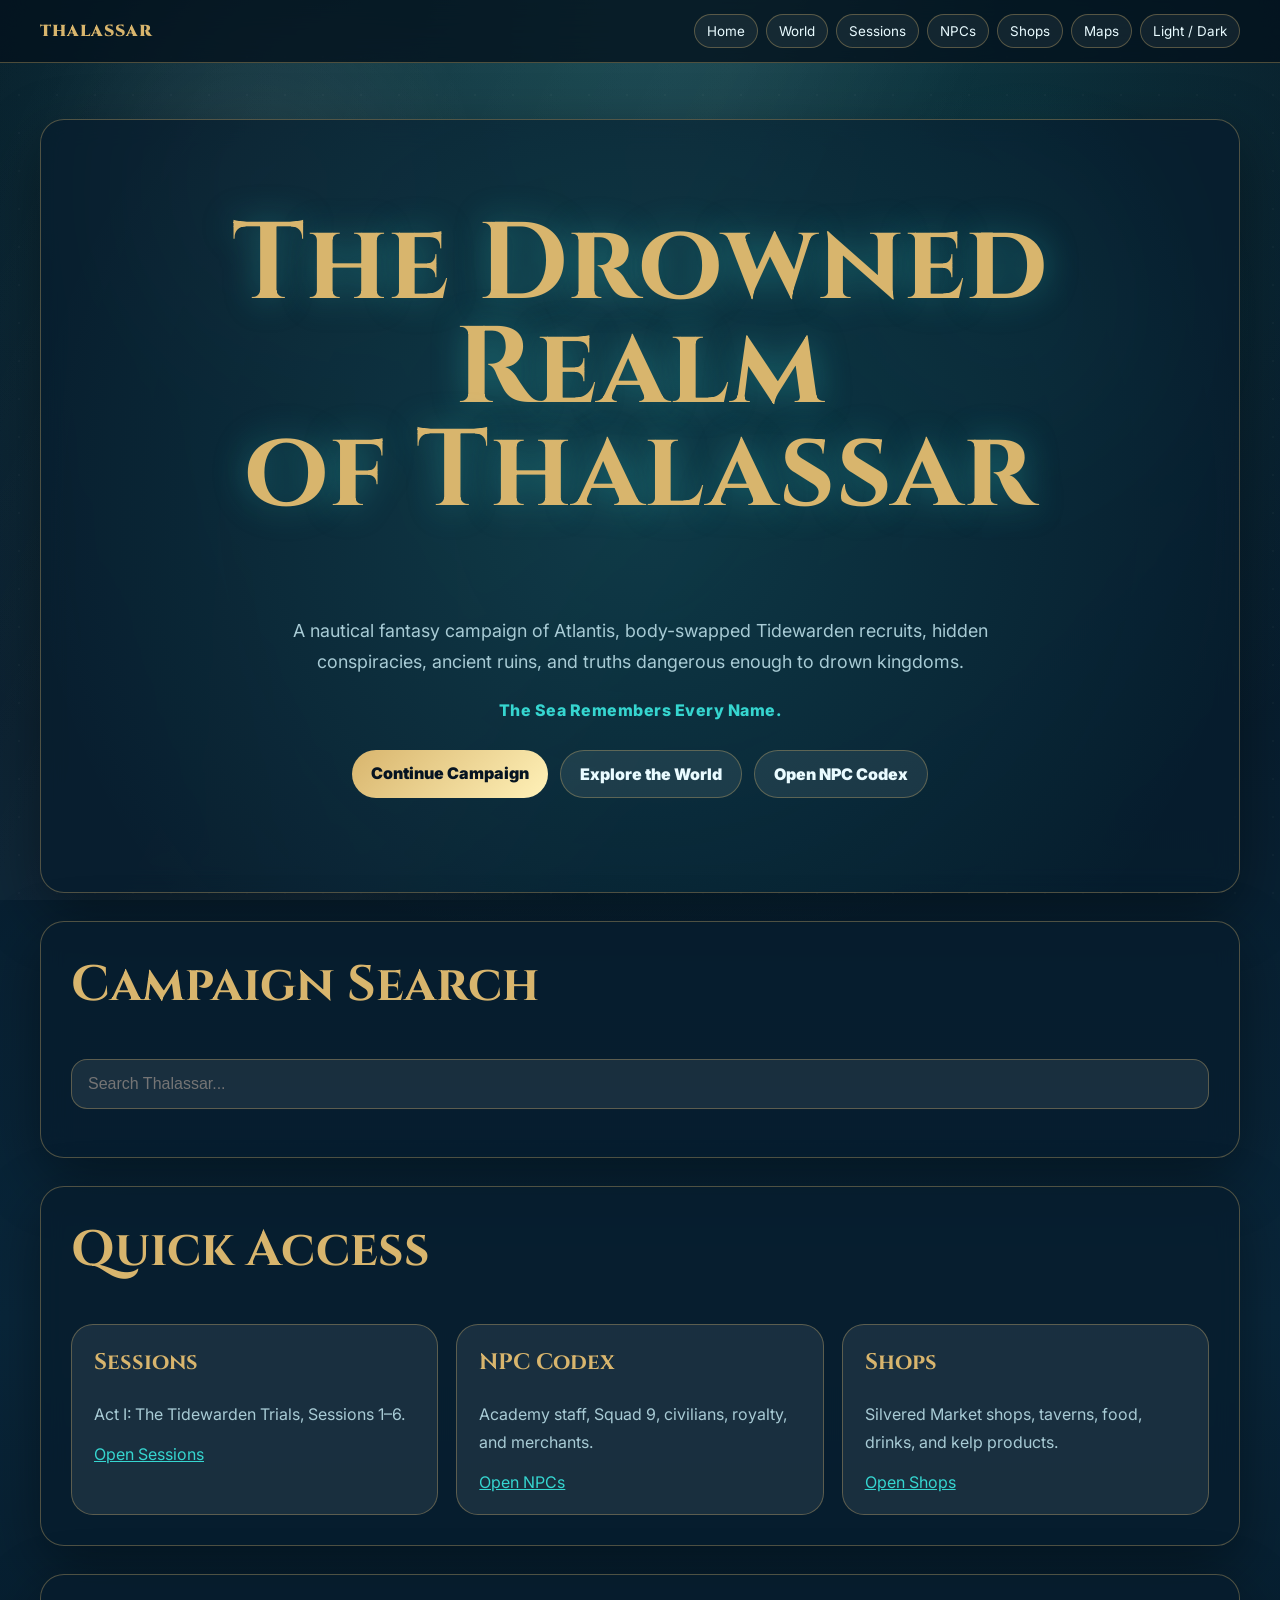
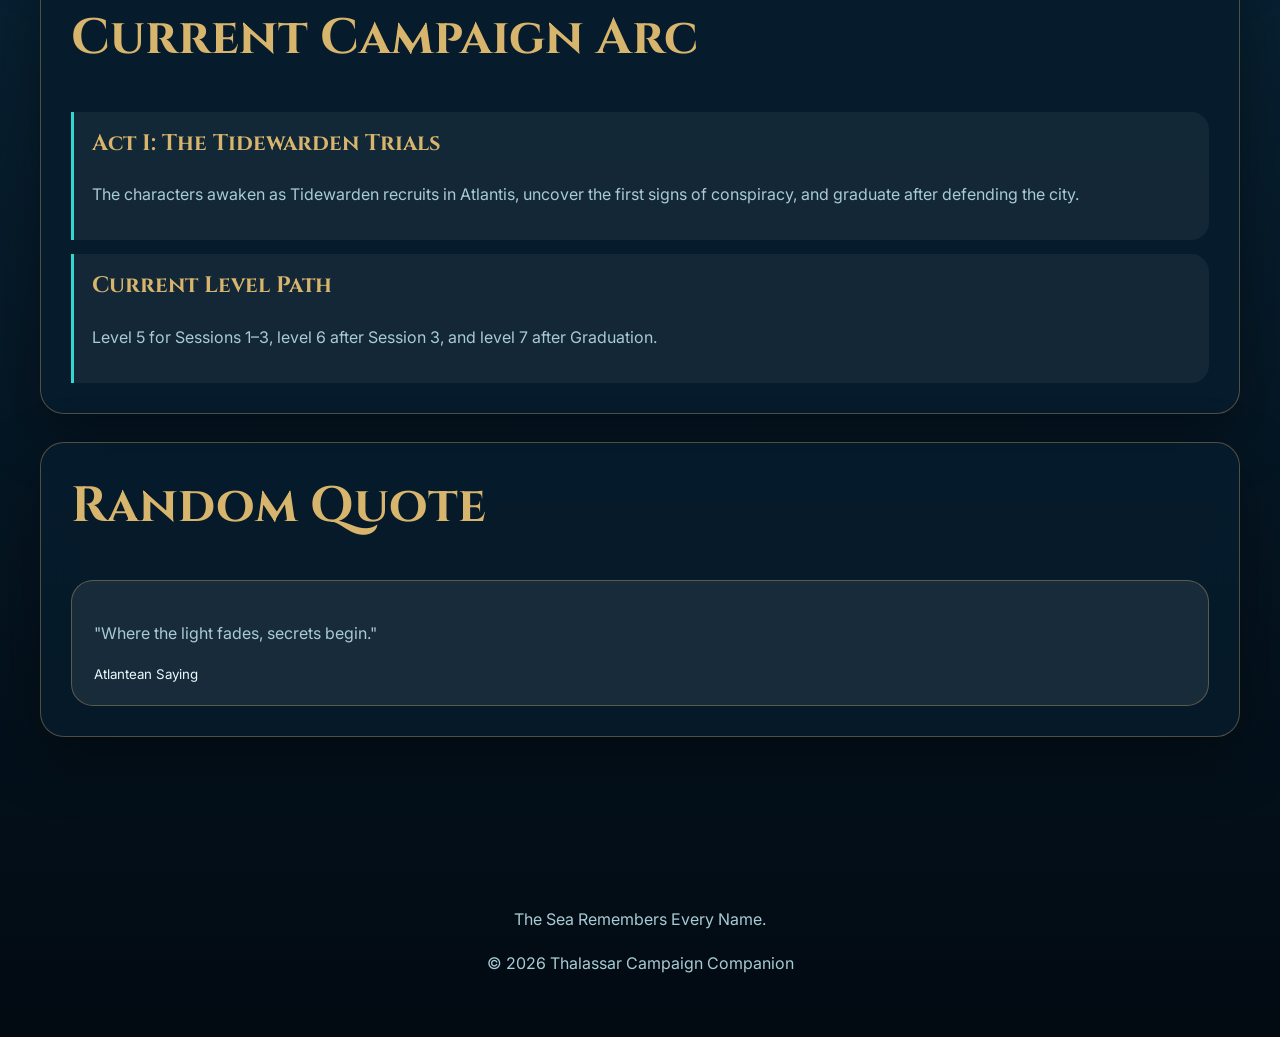
==== commit e44b04e5: "Update index.html" ====
--- a/index.html
+++ b/index.html
@@ -3,625 +3,119 @@
 <head>
   <meta charset="UTF-8" />
   <meta name="viewport" content="width=device-width, initial-scale=1.0" />
-  <title>The Realm of Thalassar</title>
-  <link href="https://fonts.googleapis.com/css2?family=Cinzel:wght@500;700;900&family=Inter:wght@400;500;700;900&display=swap" rel="stylesheet">
-  <style>
-    :root {
-      --bg: #061421;
-      --bg2: #09263a;
-      --card: rgba(7, 29, 45, 0.78);
-      --text: #e9fbff;
-      --muted: #a8cbd5;
-      --gold: #d8b56d;
-      --teal: #36d6d0;
-      --coral: #ff8f7a;
-      --danger: #ff5d73;
-      --border: rgba(216, 181, 109, 0.35);
-      --shadow: rgba(0, 0, 0, 0.38);
-    }
-    html[data-theme="light"] {
-      --bg: #dff8ff;
-      --bg2: #98dfea;
-      --card: rgba(255, 255, 255, 0.82);
-      --text: #082033;
-      --muted: #31566a;
-      --gold: #9a6b22;
-      --teal: #007d8a;
-      --coral: #a74233;
-      --danger: #9d263d;
-      --border: rgba(0, 99, 115, 0.3);
-      --shadow: rgba(0, 54, 70, 0.18);
-    }
-    * { box-sizing: border-box; }
-    html { scroll-behavior: smooth; }
-    body {
-      margin: 0;
-      font-family: Inter, sans-serif;
-      color: var(--text);
-      background:
-        radial-gradient(circle at top, rgba(54, 214, 208, 0.24), transparent 35%),
-        linear-gradient(180deg, var(--bg), var(--bg2));
-      min-height: 100vh;
-      overflow-x: hidden;
-    }
-    body::before {
-      content: "";
-      position: fixed;
-      inset: 0;
-      background:
-        linear-gradient(115deg, transparent 0%, rgba(255,255,255,0.06) 45%, transparent 60%),
-        radial-gradient(circle at 20% 20%, rgba(255,255,255,0.08), transparent 18%),
-        radial-gradient(circle at 80% 35%, rgba(54,214,208,0.12), transparent 20%);
-      animation: oceanGlow 12s ease-in-out infinite alternate;
-      pointer-events: none;
-      z-index: -2;
-    }
-    body::after {
-      content: "";
-      position: fixed;
-      inset: 0;
-      background-image: radial-gradient(circle, rgba(255,255,255,0.16) 1px, transparent 1px);
-      background-size: 38px 38px;
-      opacity: 0.18;
-      animation: bubbles 24s linear infinite;
-      pointer-events: none;
-      z-index: -1;
-    }
-    @keyframes oceanGlow {
-      from { transform: translateY(0); opacity: .8; }
-      to { transform: translateY(35px); opacity: 1; }
-    }
-    @keyframes bubbles {
-      from { background-position: 0 0; }
-      to { background-position: 0 -600px; }
-    }
-    header {
-      position: sticky;
-      top: 0;
-      z-index: 20;
-      backdrop-filter: blur(14px);
-      background: rgba(3, 17, 29, 0.78);
-      border-bottom: 1px solid var(--border);
-    }
-    html[data-theme="light"] header {
-      background: rgba(224, 248, 255, 0.82);
-    }
-    .nav {
-      max-width: 1200px;
-      margin: auto;
-      padding: 14px 18px;
-      display: flex;
-      justify-content: space-between;
-      align-items: center;
-      gap: 14px;
-    }
-    .brand {
-      font-family: Cinzel, serif;
-      color: var(--gold);
-      font-size: 1.05rem;
-      font-weight: 900;
-      letter-spacing: 1px;
-      white-space: nowrap;
-    }
-    .links {
-      display: flex;
-      gap: 8px;
-      align-items: center;
-      flex-wrap: wrap;
-      justify-content: flex-end;
-    }
-    .links a, button {
-      color: var(--text);
-      text-decoration: none;
-      border: 1px solid var(--border);
-      background: rgba(255,255,255,0.06);
-      padding: 8px 11px;
-      border-radius: 999px;
-      font-size: .84rem;
-      cursor: pointer;
-      font-family: Inter, sans-serif;
-    }
-    .links a:hover, button:hover {
-      border-color: var(--teal);
-      color: var(--teal);
-    }
-    .menu-btn { display: none; }
-    main {
-      max-width: 1200px;
-      margin: auto;
-      padding: 28px 18px 80px;
-    }
-    section {
-      margin: 28px 0;
-      padding: 28px;
-      border: 1px solid var(--border);
-      border-radius: 28px;
-      background: var(--card);
-      box-shadow: 0 20px 60px var(--shadow);
-    }
-    .hero {
-      min-height: 86vh;
-      display: grid;
-      place-items: center;
-      text-align: center;
-      padding: 66px 22px;
-      position: relative;
-      overflow: hidden;
-    }
-    .hero::before {
-      content: "";
-      position: absolute;
-      inset: -40%;
-      background: radial-gradient(circle, rgba(54,214,208,.13), transparent 48%);
-      animation: pulse 8s ease-in-out infinite alternate;
-    }
-    @keyframes pulse {
-      from { transform: scale(.95); }
-      to { transform: scale(1.08); }
-    }
-    .hero > div { position: relative; z-index: 1; }
-    h1, h2, h3 {
-      font-family: Cinzel, serif;
-      color: var(--gold);
-      margin-top: 0;
-    }
-    h1 {
-      font-size: clamp(2.55rem, 9vw, 6.7rem);
-      line-height: .95;
-      text-shadow: 0 0 30px rgba(54,214,208,.3);
-      margin-bottom: 18px;
-    }
-    h2 { font-size: clamp(1.75rem, 5vw, 3rem); }
-    h3 { margin-bottom: 8px; }
-    p {
-      color: var(--muted);
-      line-height: 1.75;
-      font-size: 1rem;
-    }
-    .tagline {
-      font-size: 1.13rem;
-      max-width: 780px;
-      margin: 18px auto;
-    }
-    .quote {
-      color: var(--teal);
-      font-weight: 800;
-      letter-spacing: .5px;
-      margin-top: 16px;
-    }
-    .hero-actions, .quick-links {
-      display: flex;
-      gap: 12px;
-      justify-content: center;
-      flex-wrap: wrap;
-      margin-top: 26px;
-    }
-    .btn {
-      display: inline-block;
-      color: #061421;
-      background: linear-gradient(135deg, var(--gold), #fff1b8);
-      padding: 13px 18px;
-      border-radius: 999px;
-      text-decoration: none;
-      font-weight: 900;
-      border: none;
-    }
-    .btn.secondary {
-      color: var(--text);
-      background: rgba(255,255,255,.08);
-      border: 1px solid var(--border);
-    }
-    .search-box {
-      width: 100%;
-      padding: 14px 16px;
-      border-radius: 16px;
-      border: 1px solid var(--border);
-      background: rgba(255,255,255,.08);
-      color: var(--text);
-      font-size: 1rem;
-      outline: none;
-      margin-bottom: 18px;
-    }
-    .grid {
-      display: grid;
-      grid-template-columns: repeat(3, 1fr);
-      gap: 16px;
-    }
-    .grid.two {
-      grid-template-columns: repeat(2, 1fr);
-    }
-    .card {
-      padding: 20px;
-      border: 1px solid var(--border);
-      border-radius: 22px;
-      background: rgba(255,255,255,0.055);
-      transition: transform .2s ease, border-color .2s ease;
-    }
-    .card:hover {
-      transform: translateY(-3px);
-      border-color: var(--teal);
-    }
-    .card a {
-      color: var(--teal);
-      font-weight: 800;
-      text-decoration: none;
-    }
-    .tag {
-      display: inline-block;
-      font-size: .75rem;
-      color: var(--bg);
-      background: var(--gold);
-      padding: 4px 9px;
-      border-radius: 999px;
-      margin: 4px 4px 0 0;
-      font-weight: 900;
-    }
-    .tag.blue { background: var(--teal); }
-    .tag.red { background: var(--danger); color: white; }
-    .tag.coral { background: var(--coral); color: white; }
-    .list {
-      display: grid;
-      gap: 10px;
-    }
-    .pill {
-      border: 1px solid var(--border);
-      padding: 12px 14px;
-      border-radius: 16px;
-      background: rgba(255,255,255,.05);
-      color: var(--muted);
-      line-height: 1.6;
-    }
-    .timeline {
-      position: relative;
-      display: grid;
-      gap: 14px;
-    }
-    .timeline-item {
-      border-left: 3px solid var(--teal);
-      padding: 14px 18px;
-      background: rgba(255,255,255,.05);
-      border-radius: 0 18px 18px 0;
-    }
-    .safe-dm {
-      display: grid;
-      grid-template-columns: 1fr 1fr;
-      gap: 16px;
-    }
-    .warning {
-      border-color: rgba(255, 93, 115, .55);
-    }
-    .wave {
-      height: 22px;
-      margin: 8px auto 22px;
-      background: linear-gradient(90deg, transparent, var(--teal), transparent);
-      opacity: .55;
-      border-radius: 999px;
-      max-width: 420px;
-    }
-    footer {
-      text-align: center;
-      padding: 40px 18px;
-      color: var(--muted);
-    }
-    #topBtn {
-      position: fixed;
-      right: 18px;
-      bottom: 18px;
-      display: none;
-      z-index: 30;
-      background: var(--gold);
-      color: #071421;
-      font-weight: 900;
-      border: none;
-      padding: 12px 15px;
-      border-radius: 999px;
-      box-shadow: 0 12px 30px var(--shadow);
-    }
-    .hidden-by-search { display: none !important; }
-    @media (max-width: 880px) {
-      .menu-btn { display: inline-block; }
-      .links {
-        display: none;
-        width: 100%;
-        padding-top: 12px;
-      }
-      .links.open {
-        display: grid;
-        grid-template-columns: 1fr 1fr;
-      }
-      .nav { flex-wrap: wrap; }
-      .grid, .grid.two, .safe-dm {
-        grid-template-columns: 1fr;
-      }
-      section {
-        padding: 22px;
-        border-radius: 22px;
-      }
-    }
-  </style>
+
+  <title>The Drowned Realm of Thalassar</title>
+
+  <link rel="stylesheet" href="css/style.css" />
 </head>
-<body id="top">
-  <header>
+
+<body>
+  <header class="site-header">
     <nav class="nav">
-      <div class="brand">𓇼 THALASSAR</div>
-      <button class="menu-btn" onclick="toggleMenu()">Menu</button>
-      <div class="links" id="navLinks">
-        <a href="#start">Start</a>
-        <a href="#world">World</a>
-        <a href="#atlantis">Atlantis</a>
-        <a href="#sessions">Sessions</a>
-        <a href="#npcs">NPCs</a>
-        <a href="#music">Music</a>
-        <a href="#shops">Shops</a>
-        <a href="#maps">Maps</a>
-        <a href="#dm">DM</a>
+      <a class="brand" href="index.html">THALASSAR</a>
+
+      <button class="menu-btn">Menu</button>
+
+      <div class="nav-links">
+        <a href="index.html">Home</a>
+        <a href="world.html">World</a>
+        <a href="sessions.html">Sessions</a>
+        <a href="npcs.html">NPCs</a>
+        <a href="shops.html">Shops</a>
+        <a href="maps.html">Maps</a>
         <button onclick="toggleTheme()">Light / Dark</button>
       </div>
     </nav>
   </header>
+
   <main>
     <section class="hero searchable">
-      <div>
-        <h1>The Realm<br>of Thalassar</h1>
+      <div class="hero-content">
+        <h1>The Drowned Realm<br />of Thalassar</h1>
+
         <p class="tagline">
-          A world of endless ocean, floating cities, sky kingdoms, ancient ruins, and Atlantis beneath the waves.
-          Beneath beauty, order, and coral light, something ancient is waiting.
+          A nautical fantasy campaign of Atlantis, body-swapped Tidewarden recruits,
+          hidden conspiracies, ancient ruins, and truths dangerous enough to drown kingdoms.
         </p>
-        <p class="quote">“The sea remembers every name.”</p>
+
+        <p class="quote">The Sea Remembers Every Name.</p>
+
         <div class="hero-actions">
-          <a class="btn" href="#start">Enter the Realm</a>
-          <a class="btn secondary" href="#sessions">Session Guide</a>
-          <a class="btn secondary" href="#music">Music Library</a>
+          <a class="btn" href="sessions.html">Continue Campaign</a>
+          <a class="btn secondary" href="world.html">Explore the World</a>
+          <a class="btn secondary" href="npcs.html">Open NPC Codex</a>
         </div>
       </div>
     </section>
-    <section id="start" class="searchable">
-      <h2>Start Here</h2>
-      <div class="wave"></div>
-      <input class="search-box" id="searchInput" placeholder="Search the campaign hub: Nella, Lyra, Salty Eel, Atlantis..." oninput="searchSite()" />
-      <div class="safe-dm">
-        <div class="card">
-          <h3>Player Safe Lore</h3>
-          <p>
-            Thalassar is an ocean world. The characters awaken in Atlantis as Tidewarden recruits,
-            but their memories belong to lives from the Surface Realm.
-          </p>
-          <span class="tag blue">Safe</span>
-          <span class="tag">Player Lore</span>
-        </div>
-        <div class="card warning">
-          <h3>DM Secrets</h3>
-          <p>
-            The recruits’ bodies belonged to covert agents. Atlantis is not openly evil, but its government hides
-            disappearances, censored records, and truths dangerous enough to drown kingdoms.
-          </p>
-          <span class="tag red">DM Only</span>
-          <span class="tag coral">Conspiracy</span>
-        </div>
-      </div>
-      <div class="quick-links">
-        <a class="btn secondary" href="#sessions">Sessions</a>
-        <a class="btn secondary" href="#npcs">NPCs</a>
-        <a class="btn secondary" href="#maps">Maps</a>
-        <a class="btn secondary" href="#shops">Shops</a>
-        <a class="btn secondary" href="#music">Music</a>
-      </div>
+
+    <section class="searchable">
+      <h2>Campaign Search</h2>
+      <input
+        id="searchInput"
+        class="search-box"
+        type="text"
+        placeholder="Search Thalassar..."
+      />
     </section>
-    <section id="world" class="searchable">
-      <h2>World Atlas</h2>
-      <p>
-        Thalassar is a world without land. Civilization survives upon floating cities, merchant fleets,
-        remote raft settlements, sky cities, and the great underwater kingdom of Atlantis.
-      </p>
+
+    <section class="searchable">
+      <h2>Quick Access</h2>
+
       <div class="grid">
         <div class="card">
-          <h3>Surface Realm</h3>
-          <p>Floating cities, trade routes, pirates, storm kingdoms, the Council of Tides, and the Azure Sentinels.</p>
-          <span class="tag blue">Surface</span>
+          <h3>Sessions</h3>
+          <p>Act I: The Tidewarden Trials, Sessions 1–6.</p>
+          <a href="sessions.html">Open Sessions</a>
         </div>
+
         <div class="card">
-          <h3>Sky Cities</h3>
-          <p>Rare cities above the clouds, home to skyrays, storm culture, and the lost life Evaie once knew.</p>
-          <span class="tag">Sky Realm</span>
+          <h3>NPC Codex</h3>
+          <p>Academy staff, Squad 9, civilians, royalty, and merchants.</p>
+          <a href="npcs.html">Open NPCs</a>
         </div>
+
         <div class="card">
-          <h3>The Deep Realm</h3>
-          <p>Atlantis and the underwater world below, full of beauty, order, control, and hidden truths.</p>
-          <span class="tag coral">Atlantis</span>
+          <h3>Shops</h3>
+          <p>Silvered Market shops, taverns, food, drinks, and kelp products.</p>
+          <a href="shops.html">Open Shops</a>
         </div>
       </div>
     </section>
-    <section id="atlantis" class="searchable">
-      <h2>Atlantis</h2>
-      <p>
-        Atlantis is the greatest city beneath the sea. Its coral towers glow with bioluminescent light,
-        its streets are watched by the Tidewardens, and its citizens believe they live in the safest civilization in the world.
-      </p>
-      <div class="list">
-        <div class="pill"><strong>Trident Palace:</strong> Seat of King Aurelion Veyrath IX.</div>
-        <div class="pill"><strong>Tidewarden Headquarters:</strong> Command center of Atlantis's military force.</div>
-        <div class="pill"><strong>Silvered Market:</strong> The living heart of the city.</div>
-        <div class="pill"><strong>Scholar’s Deep:</strong> Archives, research, restricted records, and missing histories.</div>
-        <div class="pill"><strong>The Drowned Ward:</strong> Abandoned, restricted, and full of secrets.</div>
-      </div>
-    </section>
-    <section id="sessions" class="searchable">
-      <h2>Session Timeline</h2>
+
+    <section class="searchable">
+      <h2>Current Campaign Arc</h2>
+
       <div class="timeline">
         <div class="timeline-item">
-          <h3>Session 1 — Awakening Beneath the Waves</h3>
-          <p>The characters wake in Atlantis inside lives that are not their own.</p>
+          <h3>Act I: The Tidewarden Trials</h3>
+          <p>
+            The characters awaken as Tidewarden recruits in Atlantis, uncover the first
+            signs of conspiracy, and graduate after defending the city.
+          </p>
         </div>
+
         <div class="timeline-item">
-          <h3>Session 2 — The Missing Child</h3>
-          <p>Nella Tidehopper disappears. The Drowned Ward tunnels reveal an accident that feels like a cover-up.</p>
-        </div>
-        <div class="timeline-item">
-          <h3>Session 3 — Shadows Beneath Atlantis</h3>
-          <p>The Trench Beacon mission becomes an ambush. Lyra is injured and whispers: “Someone told them.”</p>
-        </div>
-        <div class="timeline-item">
-          <h3>Session 4 — Family Day</h3>
-          <p>Families arrive. Old lives, new bonds, and academy secrets collide.</p>
-        </div>
-        <div class="timeline-item">
-          <h3>Session 5 — Final Examination</h3>
-          <p>A test becomes a real mission connected to Project Tidefall.</p>
-        </div>
-        <div class="timeline-item">
-          <h3>Session 6 — Graduation</h3>
-          <p>The recruits become Tidewardens as Atlantis faces a major attack and the spiral message appears.</p>
+          <h3>Current Level Path</h3>
+          <p>
+            Level 5 for Sessions 1–3, level 6 after Session 3, and level 7 after Graduation.
+          </p>
         </div>
       </div>
     </section>
-    <section id="npcs" class="searchable">
-      <h2>NPC Codex</h2>
-      <div class="grid">
-        <div class="card">
-          <h3>King Aurelion Veyrath IX</h3>
-          <p>The Tide King. Beloved ruler, guardian of Atlantis, and keeper of dangerous secrets.</p>
-          <span class="tag">Royalty</span><span class="tag red">DM Secret</span>
-        </div>
-        <div class="card">
-          <h3>Captain Thalorin Tideborn</h3>
-          <p>A respected commander beginning to question whether loyalty and obedience are the same thing.</p>
-          <span class="tag blue">Mentor</span><span class="tag">Tidewarden</span>
-        </div>
-        <div class="card">
-          <h3>Lyra Moonreef</h3>
-          <p>Perceptive Water Genasi recruit from Squad 9. Evaie’s developing love interest. Injured in Session 3.</p>
-          <span class="tag coral">Romance</span><span class="tag red">Session 3</span>
-        </div>
-        <div class="card">
-          <h3>Kella Tidehopper</h3>
-          <p>Nella’s grieving mother. She believes there is more behind her daughter’s death.</p>
-          <span class="tag">Civilian</span><span class="tag coral">Grief</span>
-        </div>
-        <div class="card">
-          <h3>Nella Tidehopper</h3>
-          <p>A curious child who dreamed of becoming a Tidewarden. Her death changes everything.</p>
-          <span class="tag red">Session 2</span>
-        </div>
-        <div class="card">
-          <h3>Squad 9</h3>
-          <p>Cassia, Brakk, Selene, Varko, Kessa, Taryn, and Lyra. Rivals who may become allies.</p>
-          <span class="tag blue">Rivals</span>
-        </div>
-      </div>
-    </section>
-    <section id="music" class="searchable">
-      <h2>Music Library</h2>
-      <p>Add your Suno links here as you create them.</p>
-      <div class="grid two">
-        <div class="card">
-          <h3>Beneath One Tide</h3>
-          <p>The Anthem of Atlantis. Sung at graduations, festivals, military ceremonies, and royal addresses.</p>
-          <span class="tag">Anthem</span>
-        </div>
-        <div class="card">
-          <h3>May the Tides Carry You Home</h3>
-          <p>Atlantean funeral hymn. Sung when the city mourns one of its own.</p>
-          <span class="tag coral">Funeral</span>
-        </div>
-        <div class="card">
-          <h3>The Sea Took More Than You</h3>
-          <p>Kella’s song about losing Nella and sensing there is more behind it.</p>
-          <span class="tag red">Session 2</span>
-        </div>
-        <div class="card">
-          <h3>The Deep Remembers</h3>
-          <p>Lyra’s wounded Session 3 song. The first time the conspiracy draws blood.</p>
-          <span class="tag red">Session 3</span>
-        </div>
-      </div>
-    </section>
-    <section id="shops" class="searchable">
-      <h2>Shops & Taverns</h2>
-      <div class="grid">
-        <div class="card">
-          <h3>Zarik’s Kelp Garden</h3>
-          <p>Relaxation Blend, Sleep Blend, Festival Blend, Medicinal Blend, Premium Reef Blend, Dr. Kelp, Diet Dr. Kelp, and Kelp Shrooms.</p>
-          <span class="tag blue">Shop</span>
-        </div>
-        <div class="card">
-          <h3>The Salty Eel Tavern</h3>
-          <p>Atlantis’s favorite underwater bar, serving kelp brews, seafood, cocktails, and The Captain’s Challenge.</p>
-          <span class="tag coral">Tavern</span>
-        </div>
-        <div class="card">
-          <h3>Coral Forge Armory</h3>
-          <p>Weapons, armor, shields, and Tidewarden equipment.</p>
-          <span class="tag">Armory</span>
-        </div>
-      </div>
-    </section>
-    <section id="maps" class="searchable">
-      <h2>Maps & Gallery</h2>
-      <div class="grid">
-        <div class="card">
-          <h3>World Map</h3>
-          <p>Surface routes, sky cities, pirate waters, floating settlements, and hidden regions.</p>
-        </div>
-        <div class="card">
-          <h3>Atlantis Map</h3>
-          <p>Trident Palace, Silvered Market, Tidewarden Academy, Drowned Ward, and Deep Gate.</p>
-        </div>
-        <div class="card">
-          <h3>Battle Maps</h3>
-          <p>Drowned Ward tunnels, Trench Beacon, academy areas, ruins, and future dungeons.</p>
-        </div>
-      </div>
-    </section>
-    <section id="dm" class="searchable">
-      <h2>DM Portal</h2>
-      <p>
-        This section can later become a hidden or password-style page with conspiracy notes, encounter tables,
-        unrevealed lore, NPC secrets, soul-swap information, and Project Tidefall details.
-      </p>
-      <div class="list">
-        <div class="pill"><strong>Current Big Secret:</strong> The original recruits were covert agents.</div>
-        <div class="pill"><strong>Recurring Symbol:</strong> Spiral-marked key and black coral fragments.</div>
-        <div class="pill"><strong>Session 3 Clue:</strong> The ambush proves someone leaked the mission.</div>
-      </div>
+
+    <section class="searchable">
+      <h2>Random Quote</h2>
+      <div id="dailyQuote" class="card"></div>
     </section>
   </main>
+
   <button id="topBtn" onclick="scrollToTop()">↑ Top</button>
-  <footer>
-    The sea remembers every name. © Thalassar Campaign Companion
+
+  <footer class="site-footer">
+    <p>The Sea Remembers Every Name.</p>
+    <p>© <span id="year"></span> Thalassar Campaign Companion</p>
   </footer>
-  <script>
-    const navLinks = document.getElementById("navLinks");
-    const topBtn = document.getElementById("topBtn");
-    function toggleMenu() {
-      navLinks.classList.toggle("open");
-    }
-    function toggleTheme() {
-      const html = document.documentElement;
-      const current = html.getAttribute("data-theme");
-      const next = current === "dark" ? "light" : "dark";
-      html.setAttribute("data-theme", next);
-      localStorage.setItem("thalassar-theme", next);
-    }
-    function scrollToTop() {
-      window.scrollTo({ top: 0, behavior: "smooth" });
-    }
-    window.addEventListener("scroll", () => {
-      topBtn.style.display = window.scrollY > 450 ? "block" : "none";
-    });
-    const savedTheme = localStorage.getItem("thalassar-theme");
-    document.documentElement.setAttribute("data-theme", savedTheme || "dark");
-    function searchSite() {
-      const query = document.getElementById("searchInput").value.toLowerCase().trim();
-      const items = document.querySelectorAll(".searchable, .card, .pill, .timeline-item");
-      items.forEach(item => {
-        const text = item.innerText.toLowerCase();
-        if (!query || text.includes(query)) {
-          item.classList.remove("hidden-by-search");
-        } else if (!item.contains(document.getElementById("searchInput"))) {
-          item.classList.add("hidden-by-search");
-        }
-      });
-    }
-  </script>
+
+  <script src="js/app.js"></script>
 </body>
-</html>+</html>
--- a/css/style.css
+++ b/css/style.css
@@ -0,0 +1,613 @@
+/* =========================================================
+   THE REALM OF THALASSAR
+   Global Stylesheet
+   ========================================================= */
+
+/* ---------- Google Font Backup ---------- */
+@import url("https://fonts.googleapis.com/css2?family=Cinzel:wght@500;700;900&family=Inter:wght@400;500;600;700;900&display=swap");
+
+/* ---------- Theme Variables ---------- */
+:root {
+  --bg: #061421;
+  --bg-soft: #09263a;
+  --bg-deep: #020a12;
+
+  --card: rgba(7, 29, 45, 0.78);
+  --card-light: rgba(255, 255, 255, 0.08);
+
+  --text: #e9fbff;
+  --muted: #a8cbd5;
+
+  --gold: #d8b56d;
+  --gold-bright: #fff1b8;
+  --teal: #36d6d0;
+  --coral: #ff8f7a;
+  --danger: #ff5d73;
+
+  --border: rgba(216, 181, 109, 0.35);
+  --border-teal: rgba(54, 214, 208, 0.45);
+
+  --shadow: rgba(0, 0, 0, 0.38);
+  --radius: 24px;
+  --max-width: 1200px;
+}
+
+/* ---------- Light Mode ---------- */
+html[data-theme="light"] {
+  --bg: #dff8ff;
+  --bg-soft: #98dfea;
+  --bg-deep: #b9edf5;
+
+  --card: rgba(255, 255, 255, 0.82);
+  --card-light: rgba(255, 255, 255, 0.5);
+
+  --text: #082033;
+  --muted: #31566a;
+
+  --gold: #9a6b22;
+  --gold-bright: #5d3c0d;
+  --teal: #007d8a;
+  --coral: #a74233;
+  --danger: #9d263d;
+
+  --border: rgba(0, 99, 115, 0.3);
+  --border-teal: rgba(0, 125, 138, 0.45);
+
+  --shadow: rgba(0, 54, 70, 0.18);
+}
+
+/* ---------- Reset ---------- */
+* {
+  box-sizing: border-box;
+}
+
+html {
+  scroll-behavior: smooth;
+}
+
+body {
+  margin: 0;
+  min-height: 100vh;
+  font-family: "Inter", sans-serif;
+  color: var(--text);
+  background:
+    radial-gradient(circle at top, rgba(54, 214, 208, 0.24), transparent 35%),
+    linear-gradient(180deg, var(--bg), var(--bg-soft), var(--bg-deep));
+  overflow-x: hidden;
+}
+
+/* ---------- Ocean Background ---------- */
+body::before {
+  content: "";
+  position: fixed;
+  inset: 0;
+  background:
+    linear-gradient(115deg, transparent 0%, rgba(255,255,255,0.06) 45%, transparent 60%),
+    radial-gradient(circle at 20% 20%, rgba(255,255,255,0.08), transparent 18%),
+    radial-gradient(circle at 80% 35%, rgba(54,214,208,0.12), transparent 20%);
+  animation: oceanGlow 12s ease-in-out infinite alternate;
+  pointer-events: none;
+  z-index: -2;
+}
+
+body::after {
+  content: "";
+  position: fixed;
+  inset: 0;
+  background-image: radial-gradient(circle, rgba(255,255,255,0.16) 1px, transparent 1px);
+  background-size: 38px 38px;
+  opacity: 0.18;
+  animation: bubbles 26s linear infinite;
+  pointer-events: none;
+  z-index: -1;
+}
+
+@keyframes oceanGlow {
+  from {
+    transform: translateY(0);
+    opacity: 0.78;
+  }
+
+  to {
+    transform: translateY(36px);
+    opacity: 1;
+  }
+}
+
+@keyframes bubbles {
+  from {
+    background-position: 0 0;
+  }
+
+  to {
+    background-position: 0 -700px;
+  }
+}
+
+/* ---------- Typography ---------- */
+h1,
+h2,
+h3,
+h4 {
+  font-family: "Cinzel", serif;
+  color: var(--gold);
+  margin-top: 0;
+}
+
+h1 {
+  font-size: clamp(2.6rem, 9vw, 6.8rem);
+  line-height: 0.95;
+  letter-spacing: 1px;
+  text-shadow: 0 0 34px rgba(54, 214, 208, 0.35);
+}
+
+h2 {
+  font-size: clamp(1.85rem, 5vw, 3.1rem);
+}
+
+h3 {
+  font-size: 1.4rem;
+}
+
+p {
+  color: var(--muted);
+  line-height: 1.75;
+}
+
+a {
+  color: var(--teal);
+}
+
+strong {
+  color: var(--text);
+}
+
+/* ---------- Layout ---------- */
+.container {
+  width: min(var(--max-width), calc(100% - 32px));
+  margin: 0 auto;
+}
+
+main {
+  width: min(var(--max-width), calc(100% - 32px));
+  margin: 0 auto;
+  padding: 28px 0 80px;
+}
+
+section {
+  margin: 28px 0;
+  padding: 30px;
+  border: 1px solid var(--border);
+  border-radius: var(--radius);
+  background: var(--card);
+  box-shadow: 0 20px 60px var(--shadow);
+  backdrop-filter: blur(12px);
+}
+
+/* ---------- Navigation ---------- */
+.site-header {
+  position: sticky;
+  top: 0;
+  z-index: 50;
+  border-bottom: 1px solid var(--border);
+  background: rgba(3, 17, 29, 0.78);
+  backdrop-filter: blur(14px);
+}
+
+html[data-theme="light"] .site-header {
+  background: rgba(224, 248, 255, 0.82);
+}
+
+.nav {
+  width: min(var(--max-width), calc(100% - 32px));
+  margin: 0 auto;
+  padding: 14px 0;
+  display: flex;
+  align-items: center;
+  justify-content: space-between;
+  gap: 14px;
+}
+
+.brand {
+  font-family: "Cinzel", serif;
+  font-weight: 900;
+  letter-spacing: 1px;
+  color: var(--gold);
+  text-decoration: none;
+  white-space: nowrap;
+}
+
+.nav-links {
+  display: flex;
+  align-items: center;
+  justify-content: flex-end;
+  flex-wrap: wrap;
+  gap: 8px;
+}
+
+.nav-links a,
+.nav-links button,
+.menu-btn,
+.theme-btn {
+  color: var(--text);
+  text-decoration: none;
+  border: 1px solid var(--border);
+  background: rgba(255, 255, 255, 0.06);
+  padding: 8px 12px;
+  border-radius: 999px;
+  font-size: 0.84rem;
+  cursor: pointer;
+  font-family: "Inter", sans-serif;
+}
+
+.nav-links a:hover,
+.nav-links button:hover,
+.menu-btn:hover,
+.theme-btn:hover {
+  border-color: var(--teal);
+  color: var(--teal);
+}
+
+.menu-btn {
+  display: none;
+}
+
+/* ---------- Hero ---------- */
+.hero {
+  min-height: 86vh;
+  display: grid;
+  place-items: center;
+  text-align: center;
+  position: relative;
+  overflow: hidden;
+  padding: 70px 24px;
+}
+
+.hero::before {
+  content: "";
+  position: absolute;
+  inset: -40%;
+  background: radial-gradient(circle, rgba(54, 214, 208, 0.14), transparent 48%);
+  animation: pulseGlow 8s ease-in-out infinite alternate;
+}
+
+.hero-content {
+  position: relative;
+  z-index: 2;
+}
+
+@keyframes pulseGlow {
+  from {
+    transform: scale(0.96);
+  }
+
+  to {
+    transform: scale(1.08);
+  }
+}
+
+.tagline {
+  max-width: 800px;
+  margin: 18px auto;
+  font-size: 1.12rem;
+}
+
+.quote {
+  color: var(--teal);
+  font-weight: 800;
+  letter-spacing: 0.5px;
+}
+
+/* ---------- Buttons ---------- */
+.btn,
+button.btn {
+  display: inline-block;
+  color: #061421;
+  background: linear-gradient(135deg, var(--gold), var(--gold-bright));
+  padding: 13px 19px;
+  border-radius: 999px;
+  text-decoration: none;
+  font-weight: 900;
+  border: none;
+  cursor: pointer;
+}
+
+.btn.secondary {
+  color: var(--text);
+  background: rgba(255, 255, 255, 0.08);
+  border: 1px solid var(--border);
+}
+
+.btn:hover {
+  transform: translateY(-2px);
+  box-shadow: 0 12px 30px rgba(54, 214, 208, 0.18);
+}
+
+.actions,
+.hero-actions,
+.quick-links {
+  display: flex;
+  flex-wrap: wrap;
+  gap: 12px;
+  justify-content: center;
+  margin-top: 26px;
+}
+
+/* ---------- Cards ---------- */
+.grid {
+  display: grid;
+  grid-template-columns: repeat(3, 1fr);
+  gap: 18px;
+}
+
+.grid.two {
+  grid-template-columns: repeat(2, 1fr);
+}
+
+.card {
+  padding: 22px;
+  border: 1px solid var(--border);
+  border-radius: 22px;
+  background: var(--card-light);
+  transition: transform 0.2s ease, border-color 0.2s ease, box-shadow 0.2s ease;
+}
+
+.card:hover {
+  transform: translateY(-4px);
+  border-color: var(--teal);
+  box-shadow: 0 16px 42px var(--shadow);
+}
+
+.card p:last-child {
+  margin-bottom: 0;
+}
+
+/* ---------- Tags ---------- */
+.tag {
+  display: inline-block;
+  margin: 4px 4px 0 0;
+  padding: 4px 9px;
+  border-radius: 999px;
+  background: var(--gold);
+  color: #061421;
+  font-size: 0.75rem;
+  font-weight: 900;
+}
+
+.tag.blue {
+  background: var(--teal);
+}
+
+.tag.coral {
+  background: var(--coral);
+  color: white;
+}
+
+.tag.red {
+  background: var(--danger);
+  color: white;
+}
+
+/* ---------- Lists / Pills ---------- */
+.list {
+  display: grid;
+  gap: 10px;
+}
+
+.pill {
+  padding: 13px 15px;
+  border: 1px solid var(--border);
+  border-radius: 16px;
+  background: rgba(255, 255, 255, 0.05);
+  color: var(--muted);
+  line-height: 1.6;
+}
+
+/* ---------- Search ---------- */
+.search-box {
+  width: 100%;
+  margin-bottom: 18px;
+  padding: 15px 16px;
+  border-radius: 16px;
+  border: 1px solid var(--border);
+  background: rgba(255, 255, 255, 0.08);
+  color: var(--text);
+  font-size: 1rem;
+  outline: none;
+}
+
+.search-box:focus {
+  border-color: var(--teal);
+  box-shadow: 0 0 0 4px rgba(54, 214, 208, 0.12);
+}
+
+.hidden-by-search {
+  display: none !important;
+}
+
+/* ---------- Timeline ---------- */
+.timeline {
+  display: grid;
+  gap: 14px;
+}
+
+.timeline-item {
+  padding: 16px 18px;
+  border-left: 3px solid var(--teal);
+  border-radius: 0 18px 18px 0;
+  background: rgba(255, 255, 255, 0.05);
+}
+
+/* ---------- Tables ---------- */
+.table-wrap {
+  overflow-x: auto;
+}
+
+table {
+  width: 100%;
+  border-collapse: collapse;
+  color: var(--text);
+}
+
+th,
+td {
+  padding: 12px;
+  border-bottom: 1px solid var(--border);
+  text-align: left;
+}
+
+th {
+  color: var(--gold);
+  font-family: "Cinzel", serif;
+}
+
+/* ---------- Gallery ---------- */
+.gallery-grid {
+  display: grid;
+  grid-template-columns: repeat(4, 1fr);
+  gap: 14px;
+}
+
+.gallery-item {
+  min-height: 180px;
+  border-radius: 18px;
+  background:
+    linear-gradient(135deg, rgba(54,214,208,.18), rgba(216,181,109,.12)),
+    rgba(255,255,255,.06);
+  border: 1px solid var(--border);
+  overflow: hidden;
+}
+
+/* ---------- Utility ---------- */
+.wave {
+  height: 22px;
+  max-width: 420px;
+  margin: 8px auto 22px;
+  border-radius: 999px;
+  background: linear-gradient(90deg, transparent, var(--teal), transparent);
+  opacity: 0.55;
+}
+
+.safe-dm {
+  display: grid;
+  grid-template-columns: 1fr 1fr;
+  gap: 18px;
+}
+
+.warning {
+  border-color: rgba(255, 93, 115, 0.55);
+}
+
+.text-center {
+  text-align: center;
+}
+
+.muted {
+  color: var(--muted);
+}
+
+.gold {
+  color: var(--gold);
+}
+
+.teal {
+  color: var(--teal);
+}
+
+/* ---------- Footer ---------- */
+.site-footer {
+  text-align: center;
+  padding: 44px 18px;
+  color: var(--muted);
+}
+
+/* ---------- Back to Top ---------- */
+#topBtn {
+  position: fixed;
+  right: 18px;
+  bottom: 18px;
+  display: none;
+  z-index: 70;
+  background: var(--gold);
+  color: #071421;
+  font-weight: 900;
+  border: none;
+  padding: 12px 15px;
+  border-radius: 999px;
+  box-shadow: 0 12px 30px var(--shadow);
+}
+
+/* ---------- Scrollbar ---------- */
+::-webkit-scrollbar {
+  width: 11px;
+}
+
+::-webkit-scrollbar-track {
+  background: var(--bg-deep);
+}
+
+::-webkit-scrollbar-thumb {
+  background: var(--gold);
+  border-radius: 999px;
+}
+
+/* ---------- Mobile ---------- */
+@media (max-width: 920px) {
+  .menu-btn {
+    display: inline-block;
+  }
+
+  .nav {
+    flex-wrap: wrap;
+  }
+
+  .nav-links {
+    display: none;
+    width: 100%;
+    padding-top: 12px;
+  }
+
+  .nav-links.open {
+    display: grid;
+    grid-template-columns: 1fr 1fr;
+  }
+
+  .grid,
+  .grid.two,
+  .safe-dm,
+  .gallery-grid {
+    grid-template-columns: 1fr;
+  }
+
+  section {
+    padding: 22px;
+    border-radius: 22px;
+  }
+
+  .hero {
+    min-height: 82vh;
+  }
+}
+
+@media (max-width: 520px) {
+  main {
+    width: min(100% - 22px, var(--max-width));
+  }
+
+  .nav {
+    width: min(100% - 22px, var(--max-width));
+  }
+
+  .nav-links.open {
+    grid-template-columns: 1fr;
+  }
+
+  h1 {
+    font-size: 2.7rem;
+  }
+
+  .btn {
+    width: 100%;
+    text-align: center;
+  }
+}
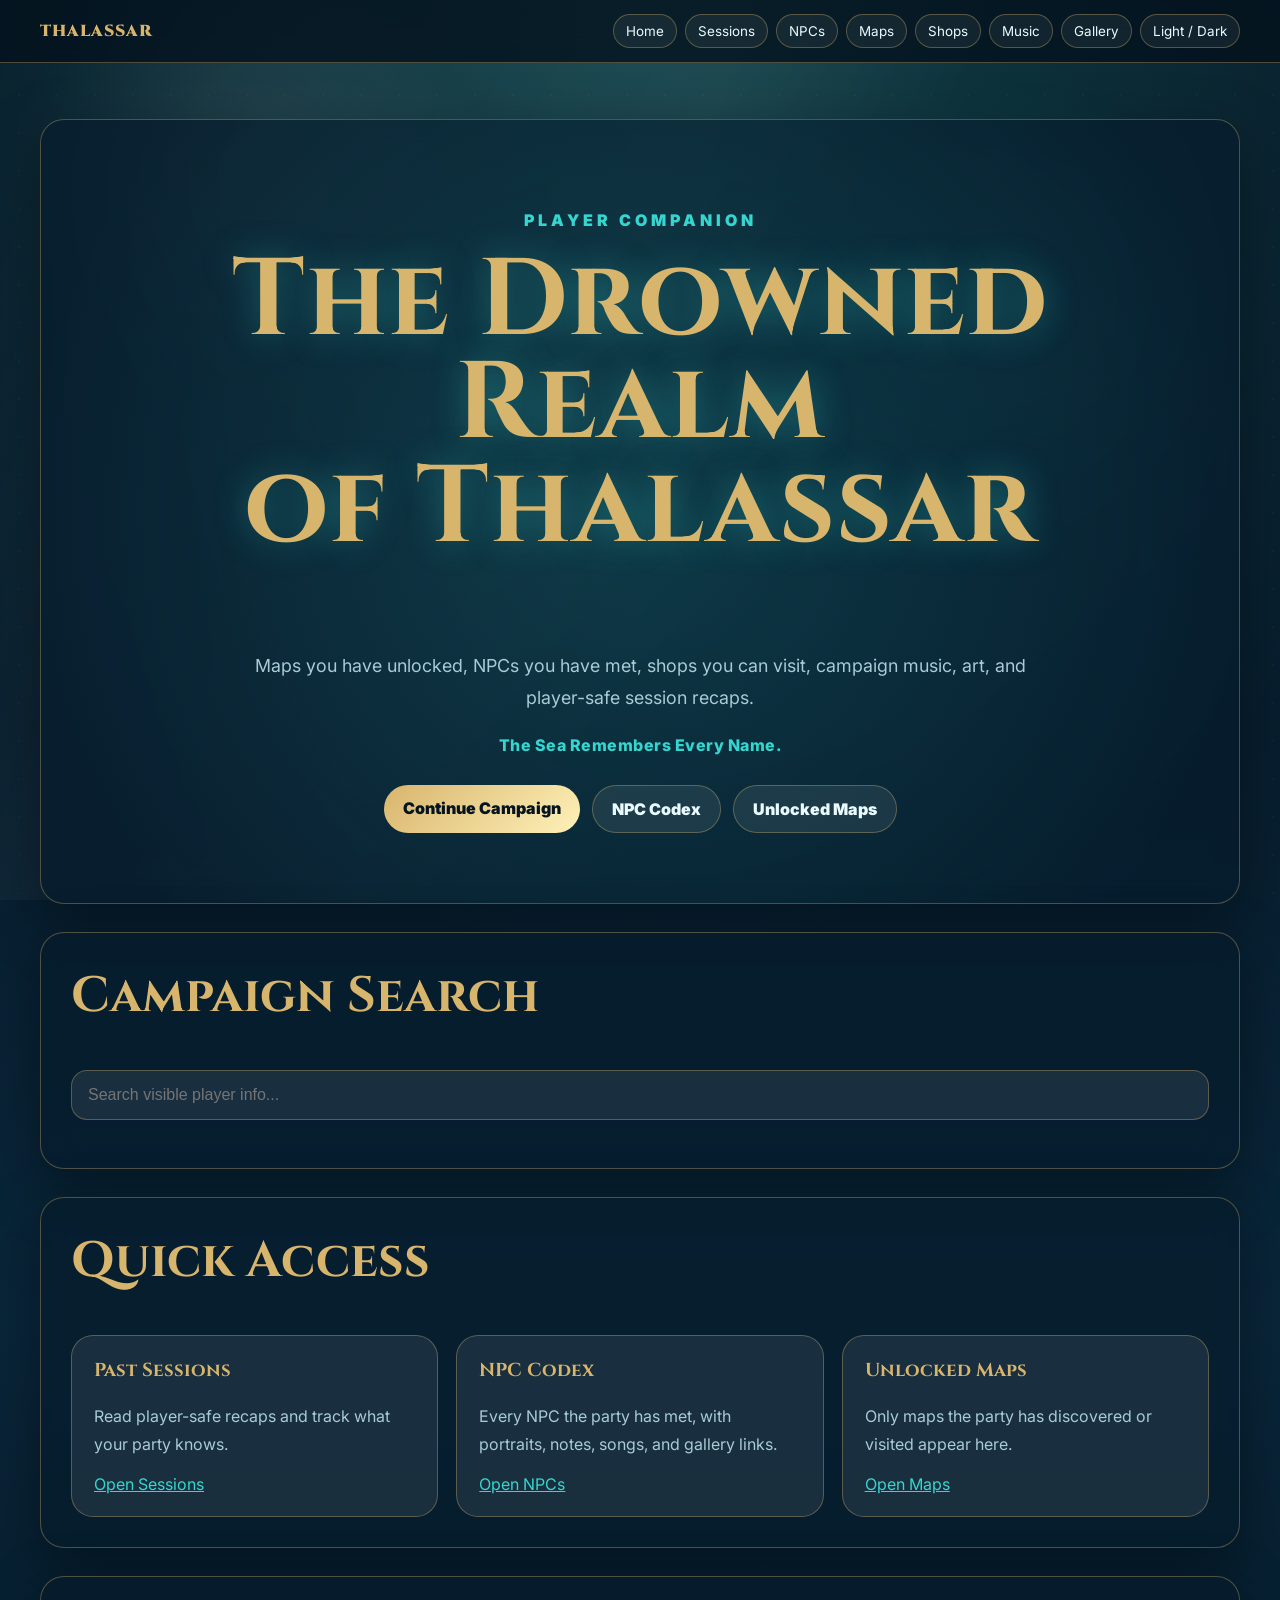
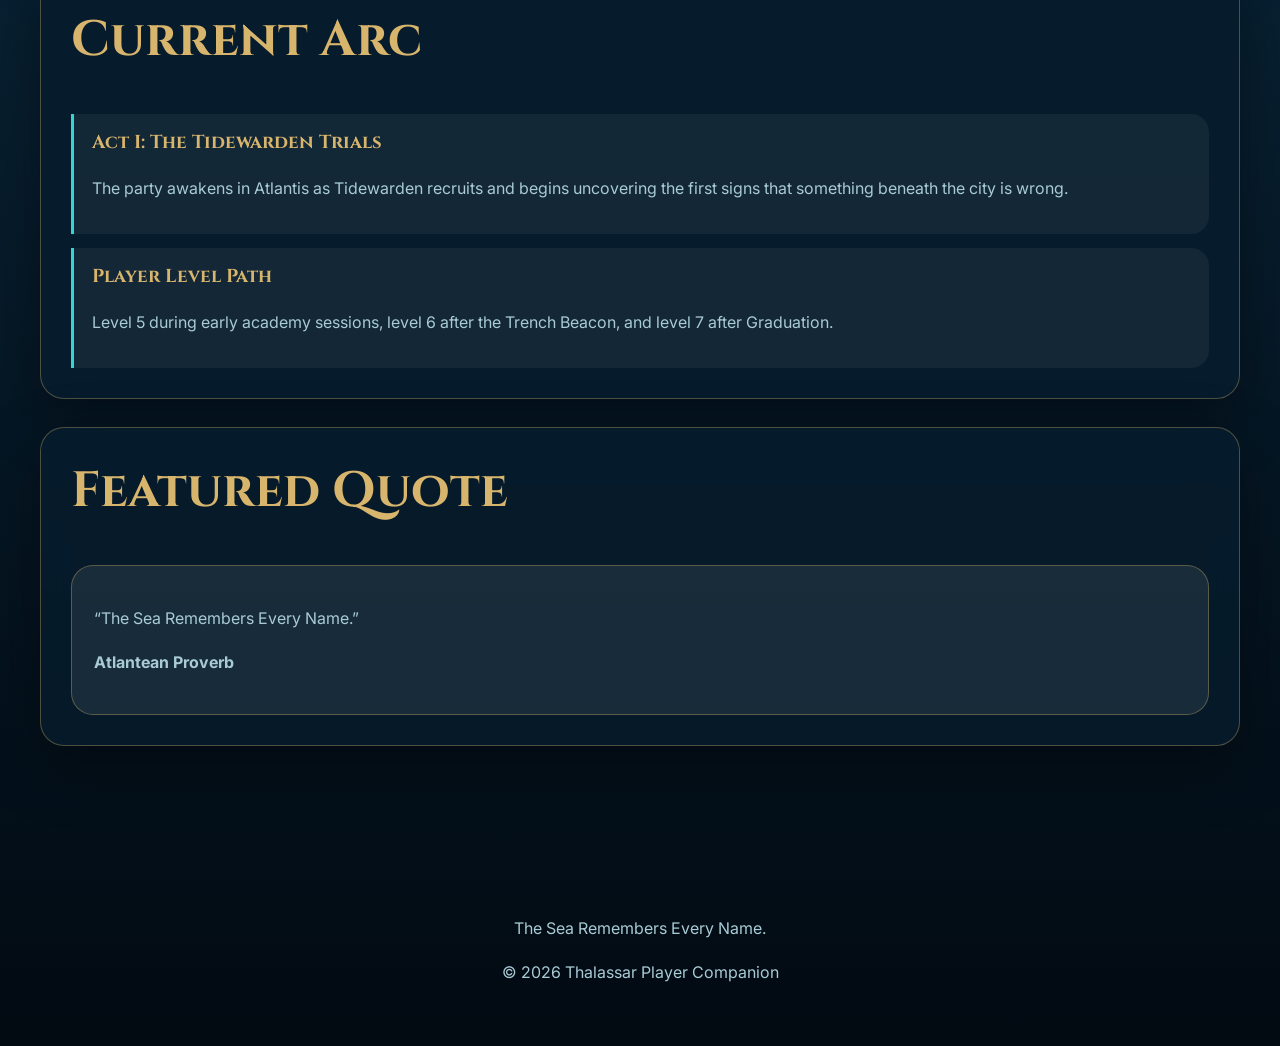
==== commit 2fa19e15: "Add files via upload" ====
--- a/index.html
+++ b/index.html
@@ -3,27 +3,23 @@
 <head>
   <meta charset="UTF-8" />
   <meta name="viewport" content="width=device-width, initial-scale=1.0" />
-
   <title>The Drowned Realm of Thalassar</title>
-
   <link rel="stylesheet" href="css/style.css" />
 </head>
-
 <body>
   <header class="site-header">
     <nav class="nav">
       <a class="brand" href="index.html">THALASSAR</a>
-
-      <button class="menu-btn">Menu</button>
-
-      <div class="nav-links">
+      <button class="menu-btn" id="menuBtn">Menu</button>
+      <div class="nav-links" id="navLinks">
         <a href="index.html">Home</a>
-        <a href="world.html">World</a>
         <a href="sessions.html">Sessions</a>
         <a href="npcs.html">NPCs</a>
+        <a href="maps.html">Maps</a>
         <a href="shops.html">Shops</a>
-        <a href="maps.html">Maps</a>
-        <button onclick="toggleTheme()">Light / Dark</button>
+        <a href="music.html">Music</a>
+        <a href="gallery.html">Gallery</a>
+        <button class="theme-btn" id="themeBtn">Light / Dark</button>
       </div>
     </nav>
   </header>
@@ -31,91 +27,69 @@
   <main>
     <section class="hero searchable">
       <div class="hero-content">
+        <p class="eyebrow">Player Companion</p>
         <h1>The Drowned Realm<br />of Thalassar</h1>
-
-        <p class="tagline">
-          A nautical fantasy campaign of Atlantis, body-swapped Tidewarden recruits,
-          hidden conspiracies, ancient ruins, and truths dangerous enough to drown kingdoms.
-        </p>
-
+        <p class="tagline">Maps you have unlocked, NPCs you have met, shops you can visit, campaign music, art, and player-safe session recaps.</p>
         <p class="quote">The Sea Remembers Every Name.</p>
-
         <div class="hero-actions">
           <a class="btn" href="sessions.html">Continue Campaign</a>
-          <a class="btn secondary" href="world.html">Explore the World</a>
-          <a class="btn secondary" href="npcs.html">Open NPC Codex</a>
+          <a class="btn secondary" href="npcs.html">NPC Codex</a>
+          <a class="btn secondary" href="maps.html">Unlocked Maps</a>
         </div>
       </div>
     </section>
 
     <section class="searchable">
       <h2>Campaign Search</h2>
-      <input
-        id="searchInput"
-        class="search-box"
-        type="text"
-        placeholder="Search Thalassar..."
-      />
+      <input id="searchInput" class="search-box" type="text" placeholder="Search visible player info..." />
     </section>
 
     <section class="searchable">
       <h2>Quick Access</h2>
-
       <div class="grid">
-        <div class="card">
-          <h3>Sessions</h3>
-          <p>Act I: The Tidewarden Trials, Sessions 1–6.</p>
+        <article class="card">
+          <h3>Past Sessions</h3>
+          <p>Read player-safe recaps and track what your party knows.</p>
           <a href="sessions.html">Open Sessions</a>
-        </div>
-
-        <div class="card">
+        </article>
+        <article class="card">
           <h3>NPC Codex</h3>
-          <p>Academy staff, Squad 9, civilians, royalty, and merchants.</p>
+          <p>Every NPC the party has met, with portraits, notes, songs, and gallery links.</p>
           <a href="npcs.html">Open NPCs</a>
-        </div>
-
-        <div class="card">
-          <h3>Shops</h3>
-          <p>Silvered Market shops, taverns, food, drinks, and kelp products.</p>
-          <a href="shops.html">Open Shops</a>
-        </div>
+        </article>
+        <article class="card">
+          <h3>Unlocked Maps</h3>
+          <p>Only maps the party has discovered or visited appear here.</p>
+          <a href="maps.html">Open Maps</a>
+        </article>
       </div>
     </section>
 
     <section class="searchable">
-      <h2>Current Campaign Arc</h2>
-
+      <h2>Current Arc</h2>
       <div class="timeline">
-        <div class="timeline-item">
+        <article class="timeline-item">
           <h3>Act I: The Tidewarden Trials</h3>
-          <p>
-            The characters awaken as Tidewarden recruits in Atlantis, uncover the first
-            signs of conspiracy, and graduate after defending the city.
-          </p>
-        </div>
-
-        <div class="timeline-item">
-          <h3>Current Level Path</h3>
-          <p>
-            Level 5 for Sessions 1–3, level 6 after Session 3, and level 7 after Graduation.
-          </p>
-        </div>
+          <p>The party awakens in Atlantis as Tidewarden recruits and begins uncovering the first signs that something beneath the city is wrong.</p>
+        </article>
+        <article class="timeline-item">
+          <h3>Player Level Path</h3>
+          <p>Level 5 during early academy sessions, level 6 after the Trench Beacon, and level 7 after Graduation.</p>
+        </article>
       </div>
     </section>
 
     <section class="searchable">
-      <h2>Random Quote</h2>
+      <h2>Featured Quote</h2>
       <div id="dailyQuote" class="card"></div>
     </section>
   </main>
 
-  <button id="topBtn" onclick="scrollToTop()">↑ Top</button>
-
+  <button id="topBtn">↑ Top</button>
   <footer class="site-footer">
     <p>The Sea Remembers Every Name.</p>
-    <p>© <span id="year"></span> Thalassar Campaign Companion</p>
+    <p>© <span id="year"></span> Thalassar Player Companion</p>
   </footer>
-
   <script src="js/app.js"></script>
 </body>
-</html>
+</html>
--- a/css/style.css
+++ b/css/style.css
@@ -1,613 +1,65 @@
-/* =========================================================
-   THE REALM OF THALASSAR
-   Global Stylesheet
-   ========================================================= */
-
-/* ---------- Google Font Backup ---------- */
 @import url("https://fonts.googleapis.com/css2?family=Cinzel:wght@500;700;900&family=Inter:wght@400;500;600;700;900&display=swap");
 
-/* ---------- Theme Variables ---------- */
 :root {
-  --bg: #061421;
-  --bg-soft: #09263a;
-  --bg-deep: #020a12;
-
-  --card: rgba(7, 29, 45, 0.78);
-  --card-light: rgba(255, 255, 255, 0.08);
-
-  --text: #e9fbff;
-  --muted: #a8cbd5;
-
-  --gold: #d8b56d;
-  --gold-bright: #fff1b8;
-  --teal: #36d6d0;
-  --coral: #ff8f7a;
-  --danger: #ff5d73;
-
-  --border: rgba(216, 181, 109, 0.35);
-  --border-teal: rgba(54, 214, 208, 0.45);
-
-  --shadow: rgba(0, 0, 0, 0.38);
-  --radius: 24px;
-  --max-width: 1200px;
+  --bg:#061421; --bg-soft:#09263a; --bg-deep:#020a12;
+  --card:rgba(7,29,45,.78); --card-light:rgba(255,255,255,.08);
+  --text:#e9fbff; --muted:#a8cbd5; --gold:#d8b56d; --gold-bright:#fff1b8;
+  --teal:#36d6d0; --coral:#ff8f7a; --danger:#ff5d73;
+  --border:rgba(216,181,109,.35); --shadow:rgba(0,0,0,.38);
+  --radius:24px; --max-width:1200px;
 }
-
-/* ---------- Light Mode ---------- */
 html[data-theme="light"] {
-  --bg: #dff8ff;
-  --bg-soft: #98dfea;
-  --bg-deep: #b9edf5;
-
-  --card: rgba(255, 255, 255, 0.82);
-  --card-light: rgba(255, 255, 255, 0.5);
-
-  --text: #082033;
-  --muted: #31566a;
-
-  --gold: #9a6b22;
-  --gold-bright: #5d3c0d;
-  --teal: #007d8a;
-  --coral: #a74233;
-  --danger: #9d263d;
-
-  --border: rgba(0, 99, 115, 0.3);
-  --border-teal: rgba(0, 125, 138, 0.45);
-
-  --shadow: rgba(0, 54, 70, 0.18);
+  --bg:#dff8ff; --bg-soft:#98dfea; --bg-deep:#b9edf5;
+  --card:rgba(255,255,255,.84); --card-light:rgba(255,255,255,.55);
+  --text:#082033; --muted:#31566a; --gold:#9a6b22; --gold-bright:#5d3c0d;
+  --teal:#007d8a; --coral:#a74233; --danger:#9d263d;
+  --border:rgba(0,99,115,.3); --shadow:rgba(0,54,70,.18);
 }
-
-/* ---------- Reset ---------- */
-* {
-  box-sizing: border-box;
+*{box-sizing:border-box} html{scroll-behavior:smooth}
+body{
+  margin:0; min-height:100vh; font-family:Inter,sans-serif; color:var(--text);
+  background:radial-gradient(circle at top,rgba(54,214,208,.24),transparent 35%),
+  linear-gradient(180deg,var(--bg),var(--bg-soft),var(--bg-deep));
+  overflow-x:hidden;
 }
-
-html {
-  scroll-behavior: smooth;
+body::before{
+  content:""; position:fixed; inset:0;
+  background:linear-gradient(115deg,transparent 0%,rgba(255,255,255,.06) 45%,transparent 60%),
+  radial-gradient(circle at 20% 20%,rgba(255,255,255,.08),transparent 18%),
+  radial-gradient(circle at 80% 35%,rgba(54,214,208,.12),transparent 20%);
+  animation:oceanGlow 12s ease-in-out infinite alternate; pointer-events:none; z-index:-2;
 }
-
-body {
-  margin: 0;
-  min-height: 100vh;
-  font-family: "Inter", sans-serif;
-  color: var(--text);
-  background:
-    radial-gradient(circle at top, rgba(54, 214, 208, 0.24), transparent 35%),
-    linear-gradient(180deg, var(--bg), var(--bg-soft), var(--bg-deep));
-  overflow-x: hidden;
+body::after{
+  content:""; position:fixed; inset:0;
+  background-image:radial-gradient(circle,rgba(255,255,255,.16) 1px,transparent 1px);
+  background-size:38px 38px; opacity:.18; animation:bubbles 26s linear infinite; pointer-events:none; z-index:-1;
 }
-
-/* ---------- Ocean Background ---------- */
-body::before {
-  content: "";
-  position: fixed;
-  inset: 0;
-  background:
-    linear-gradient(115deg, transparent 0%, rgba(255,255,255,0.06) 45%, transparent 60%),
-    radial-gradient(circle at 20% 20%, rgba(255,255,255,0.08), transparent 18%),
-    radial-gradient(circle at 80% 35%, rgba(54,214,208,0.12), transparent 20%);
-  animation: oceanGlow 12s ease-in-out infinite alternate;
-  pointer-events: none;
-  z-index: -2;
-}
-
-body::after {
-  content: "";
-  position: fixed;
-  inset: 0;
-  background-image: radial-gradient(circle, rgba(255,255,255,0.16) 1px, transparent 1px);
-  background-size: 38px 38px;
-  opacity: 0.18;
-  animation: bubbles 26s linear infinite;
-  pointer-events: none;
-  z-index: -1;
-}
-
-@keyframes oceanGlow {
-  from {
-    transform: translateY(0);
-    opacity: 0.78;
-  }
-
-  to {
-    transform: translateY(36px);
-    opacity: 1;
-  }
-}
-
-@keyframes bubbles {
-  from {
-    background-position: 0 0;
-  }
-
-  to {
-    background-position: 0 -700px;
-  }
-}
-
-/* ---------- Typography ---------- */
-h1,
-h2,
-h3,
-h4 {
-  font-family: "Cinzel", serif;
-  color: var(--gold);
-  margin-top: 0;
-}
-
-h1 {
-  font-size: clamp(2.6rem, 9vw, 6.8rem);
-  line-height: 0.95;
-  letter-spacing: 1px;
-  text-shadow: 0 0 34px rgba(54, 214, 208, 0.35);
-}
-
-h2 {
-  font-size: clamp(1.85rem, 5vw, 3.1rem);
-}
-
-h3 {
-  font-size: 1.4rem;
-}
-
-p {
-  color: var(--muted);
-  line-height: 1.75;
-}
-
-a {
-  color: var(--teal);
-}
-
-strong {
-  color: var(--text);
-}
-
-/* ---------- Layout ---------- */
-.container {
-  width: min(var(--max-width), calc(100% - 32px));
-  margin: 0 auto;
-}
-
-main {
-  width: min(var(--max-width), calc(100% - 32px));
-  margin: 0 auto;
-  padding: 28px 0 80px;
-}
-
-section {
-  margin: 28px 0;
-  padding: 30px;
-  border: 1px solid var(--border);
-  border-radius: var(--radius);
-  background: var(--card);
-  box-shadow: 0 20px 60px var(--shadow);
-  backdrop-filter: blur(12px);
-}
-
-/* ---------- Navigation ---------- */
-.site-header {
-  position: sticky;
-  top: 0;
-  z-index: 50;
-  border-bottom: 1px solid var(--border);
-  background: rgba(3, 17, 29, 0.78);
-  backdrop-filter: blur(14px);
-}
-
-html[data-theme="light"] .site-header {
-  background: rgba(224, 248, 255, 0.82);
-}
-
-.nav {
-  width: min(var(--max-width), calc(100% - 32px));
-  margin: 0 auto;
-  padding: 14px 0;
-  display: flex;
-  align-items: center;
-  justify-content: space-between;
-  gap: 14px;
-}
-
-.brand {
-  font-family: "Cinzel", serif;
-  font-weight: 900;
-  letter-spacing: 1px;
-  color: var(--gold);
-  text-decoration: none;
-  white-space: nowrap;
-}
-
-.nav-links {
-  display: flex;
-  align-items: center;
-  justify-content: flex-end;
-  flex-wrap: wrap;
-  gap: 8px;
-}
-
-.nav-links a,
-.nav-links button,
-.menu-btn,
-.theme-btn {
-  color: var(--text);
-  text-decoration: none;
-  border: 1px solid var(--border);
-  background: rgba(255, 255, 255, 0.06);
-  padding: 8px 12px;
-  border-radius: 999px;
-  font-size: 0.84rem;
-  cursor: pointer;
-  font-family: "Inter", sans-serif;
-}
-
-.nav-links a:hover,
-.nav-links button:hover,
-.menu-btn:hover,
-.theme-btn:hover {
-  border-color: var(--teal);
-  color: var(--teal);
-}
-
-.menu-btn {
-  display: none;
-}
-
-/* ---------- Hero ---------- */
-.hero {
-  min-height: 86vh;
-  display: grid;
-  place-items: center;
-  text-align: center;
-  position: relative;
-  overflow: hidden;
-  padding: 70px 24px;
-}
-
-.hero::before {
-  content: "";
-  position: absolute;
-  inset: -40%;
-  background: radial-gradient(circle, rgba(54, 214, 208, 0.14), transparent 48%);
-  animation: pulseGlow 8s ease-in-out infinite alternate;
-}
-
-.hero-content {
-  position: relative;
-  z-index: 2;
-}
-
-@keyframes pulseGlow {
-  from {
-    transform: scale(0.96);
-  }
-
-  to {
-    transform: scale(1.08);
-  }
-}
-
-.tagline {
-  max-width: 800px;
-  margin: 18px auto;
-  font-size: 1.12rem;
-}
-
-.quote {
-  color: var(--teal);
-  font-weight: 800;
-  letter-spacing: 0.5px;
-}
-
-/* ---------- Buttons ---------- */
-.btn,
-button.btn {
-  display: inline-block;
-  color: #061421;
-  background: linear-gradient(135deg, var(--gold), var(--gold-bright));
-  padding: 13px 19px;
-  border-radius: 999px;
-  text-decoration: none;
-  font-weight: 900;
-  border: none;
-  cursor: pointer;
-}
-
-.btn.secondary {
-  color: var(--text);
-  background: rgba(255, 255, 255, 0.08);
-  border: 1px solid var(--border);
-}
-
-.btn:hover {
-  transform: translateY(-2px);
-  box-shadow: 0 12px 30px rgba(54, 214, 208, 0.18);
-}
-
-.actions,
-.hero-actions,
-.quick-links {
-  display: flex;
-  flex-wrap: wrap;
-  gap: 12px;
-  justify-content: center;
-  margin-top: 26px;
-}
-
-/* ---------- Cards ---------- */
-.grid {
-  display: grid;
-  grid-template-columns: repeat(3, 1fr);
-  gap: 18px;
-}
-
-.grid.two {
-  grid-template-columns: repeat(2, 1fr);
-}
-
-.card {
-  padding: 22px;
-  border: 1px solid var(--border);
-  border-radius: 22px;
-  background: var(--card-light);
-  transition: transform 0.2s ease, border-color 0.2s ease, box-shadow 0.2s ease;
-}
-
-.card:hover {
-  transform: translateY(-4px);
-  border-color: var(--teal);
-  box-shadow: 0 16px 42px var(--shadow);
-}
-
-.card p:last-child {
-  margin-bottom: 0;
-}
-
-/* ---------- Tags ---------- */
-.tag {
-  display: inline-block;
-  margin: 4px 4px 0 0;
-  padding: 4px 9px;
-  border-radius: 999px;
-  background: var(--gold);
-  color: #061421;
-  font-size: 0.75rem;
-  font-weight: 900;
-}
-
-.tag.blue {
-  background: var(--teal);
-}
-
-.tag.coral {
-  background: var(--coral);
-  color: white;
-}
-
-.tag.red {
-  background: var(--danger);
-  color: white;
-}
-
-/* ---------- Lists / Pills ---------- */
-.list {
-  display: grid;
-  gap: 10px;
-}
-
-.pill {
-  padding: 13px 15px;
-  border: 1px solid var(--border);
-  border-radius: 16px;
-  background: rgba(255, 255, 255, 0.05);
-  color: var(--muted);
-  line-height: 1.6;
-}
-
-/* ---------- Search ---------- */
-.search-box {
-  width: 100%;
-  margin-bottom: 18px;
-  padding: 15px 16px;
-  border-radius: 16px;
-  border: 1px solid var(--border);
-  background: rgba(255, 255, 255, 0.08);
-  color: var(--text);
-  font-size: 1rem;
-  outline: none;
-}
-
-.search-box:focus {
-  border-color: var(--teal);
-  box-shadow: 0 0 0 4px rgba(54, 214, 208, 0.12);
-}
-
-.hidden-by-search {
-  display: none !important;
-}
-
-/* ---------- Timeline ---------- */
-.timeline {
-  display: grid;
-  gap: 14px;
-}
-
-.timeline-item {
-  padding: 16px 18px;
-  border-left: 3px solid var(--teal);
-  border-radius: 0 18px 18px 0;
-  background: rgba(255, 255, 255, 0.05);
-}
-
-/* ---------- Tables ---------- */
-.table-wrap {
-  overflow-x: auto;
-}
-
-table {
-  width: 100%;
-  border-collapse: collapse;
-  color: var(--text);
-}
-
-th,
-td {
-  padding: 12px;
-  border-bottom: 1px solid var(--border);
-  text-align: left;
-}
-
-th {
-  color: var(--gold);
-  font-family: "Cinzel", serif;
-}
-
-/* ---------- Gallery ---------- */
-.gallery-grid {
-  display: grid;
-  grid-template-columns: repeat(4, 1fr);
-  gap: 14px;
-}
-
-.gallery-item {
-  min-height: 180px;
-  border-radius: 18px;
-  background:
-    linear-gradient(135deg, rgba(54,214,208,.18), rgba(216,181,109,.12)),
-    rgba(255,255,255,.06);
-  border: 1px solid var(--border);
-  overflow: hidden;
-}
-
-/* ---------- Utility ---------- */
-.wave {
-  height: 22px;
-  max-width: 420px;
-  margin: 8px auto 22px;
-  border-radius: 999px;
-  background: linear-gradient(90deg, transparent, var(--teal), transparent);
-  opacity: 0.55;
-}
-
-.safe-dm {
-  display: grid;
-  grid-template-columns: 1fr 1fr;
-  gap: 18px;
-}
-
-.warning {
-  border-color: rgba(255, 93, 115, 0.55);
-}
-
-.text-center {
-  text-align: center;
-}
-
-.muted {
-  color: var(--muted);
-}
-
-.gold {
-  color: var(--gold);
-}
-
-.teal {
-  color: var(--teal);
-}
-
-/* ---------- Footer ---------- */
-.site-footer {
-  text-align: center;
-  padding: 44px 18px;
-  color: var(--muted);
-}
-
-/* ---------- Back to Top ---------- */
-#topBtn {
-  position: fixed;
-  right: 18px;
-  bottom: 18px;
-  display: none;
-  z-index: 70;
-  background: var(--gold);
-  color: #071421;
-  font-weight: 900;
-  border: none;
-  padding: 12px 15px;
-  border-radius: 999px;
-  box-shadow: 0 12px 30px var(--shadow);
-}
-
-/* ---------- Scrollbar ---------- */
-::-webkit-scrollbar {
-  width: 11px;
-}
-
-::-webkit-scrollbar-track {
-  background: var(--bg-deep);
-}
-
-::-webkit-scrollbar-thumb {
-  background: var(--gold);
-  border-radius: 999px;
-}
-
-/* ---------- Mobile ---------- */
-@media (max-width: 920px) {
-  .menu-btn {
-    display: inline-block;
-  }
-
-  .nav {
-    flex-wrap: wrap;
-  }
-
-  .nav-links {
-    display: none;
-    width: 100%;
-    padding-top: 12px;
-  }
-
-  .nav-links.open {
-    display: grid;
-    grid-template-columns: 1fr 1fr;
-  }
-
-  .grid,
-  .grid.two,
-  .safe-dm,
-  .gallery-grid {
-    grid-template-columns: 1fr;
-  }
-
-  section {
-    padding: 22px;
-    border-radius: 22px;
-  }
-
-  .hero {
-    min-height: 82vh;
-  }
-}
-
-@media (max-width: 520px) {
-  main {
-    width: min(100% - 22px, var(--max-width));
-  }
-
-  .nav {
-    width: min(100% - 22px, var(--max-width));
-  }
-
-  .nav-links.open {
-    grid-template-columns: 1fr;
-  }
-
-  h1 {
-    font-size: 2.7rem;
-  }
-
-  .btn {
-    width: 100%;
-    text-align: center;
-  }
-}
+@keyframes oceanGlow{from{transform:translateY(0);opacity:.78}to{transform:translateY(36px);opacity:1}}
+@keyframes bubbles{from{background-position:0 0}to{background-position:0 -700px}}
+h1,h2,h3,h4{font-family:Cinzel,serif;color:var(--gold);margin-top:0}
+h1{font-size:clamp(2.7rem,9vw,6.8rem);line-height:.95;letter-spacing:1px;text-shadow:0 0 34px rgba(54,214,208,.35)}
+h2{font-size:clamp(1.85rem,5vw,3.1rem)} p{color:var(--muted);line-height:1.75} a{color:var(--teal)}
+main{width:min(var(--max-width),calc(100% - 32px));margin:0 auto;padding:28px 0 80px}
+section{margin:28px 0;padding:30px;border:1px solid var(--border);border-radius:var(--radius);background:var(--card);box-shadow:0 20px 60px var(--shadow);backdrop-filter:blur(12px)}
+.site-header{position:sticky;top:0;z-index:50;border-bottom:1px solid var(--border);background:rgba(3,17,29,.78);backdrop-filter:blur(14px)}
+html[data-theme="light"] .site-header{background:rgba(224,248,255,.82)}
+.nav{width:min(var(--max-width),calc(100% - 32px));margin:0 auto;padding:14px 0;display:flex;align-items:center;justify-content:space-between;gap:14px}
+.brand{font-family:Cinzel,serif;font-weight:900;letter-spacing:1px;color:var(--gold);text-decoration:none;white-space:nowrap}
+.nav-links{display:flex;align-items:center;justify-content:flex-end;flex-wrap:wrap;gap:8px}
+.nav-links a,.nav-links button,.menu-btn,.theme-btn{color:var(--text);text-decoration:none;border:1px solid var(--border);background:rgba(255,255,255,.06);padding:8px 12px;border-radius:999px;font-size:.84rem;cursor:pointer;font-family:Inter,sans-serif}
+.nav-links a:hover,.nav-links button:hover,.menu-btn:hover,.theme-btn:hover{border-color:var(--teal);color:var(--teal)}
+.menu-btn{display:none}
+.hero{min-height:86vh;display:grid;place-items:center;text-align:center;position:relative;overflow:hidden;padding:70px 24px}
+.hero::before{content:"";position:absolute;inset:-40%;background:radial-gradient(circle,rgba(54,214,208,.14),transparent 48%);animation:pulseGlow 8s ease-in-out infinite alternate}
+.hero-content{position:relative;z-index:2}@keyframes pulseGlow{from{transform:scale(.96)}to{transform:scale(1.08)}}
+.eyebrow{color:var(--teal);text-transform:uppercase;font-weight:900;letter-spacing:.25em}.tagline{max-width:820px;margin:18px auto;font-size:1.12rem}.quote{color:var(--teal);font-weight:800;letter-spacing:.5px}
+.btn{display:inline-block;color:#061421;background:linear-gradient(135deg,var(--gold),var(--gold-bright));padding:13px 19px;border-radius:999px;text-decoration:none;font-weight:900;border:none;cursor:pointer}
+.btn.secondary{color:var(--text);background:rgba(255,255,255,.08);border:1px solid var(--border)}.btn:hover{transform:translateY(-2px);box-shadow:0 12px 30px rgba(54,214,208,.18)}
+.hero-actions{display:flex;flex-wrap:wrap;gap:12px;justify-content:center;margin-top:26px}.grid{display:grid;grid-template-columns:repeat(3,1fr);gap:18px}.grid.two{grid-template-columns:repeat(2,1fr)}
+.card{padding:22px;border:1px solid var(--border);border-radius:22px;background:var(--card-light);transition:transform .2s ease,border-color .2s ease,box-shadow .2s ease}.card:hover{transform:translateY(-4px);border-color:var(--teal);box-shadow:0 16px 42px var(--shadow)}
+.search-box{width:100%;margin-bottom:18px;padding:15px 16px;border-radius:16px;border:1px solid var(--border);background:rgba(255,255,255,.08);color:var(--text);font-size:1rem;outline:none}.search-box:focus{border-color:var(--teal);box-shadow:0 0 0 4px rgba(54,214,208,.12)}
+.hidden-by-search{display:none!important}.timeline{display:grid;gap:14px}.timeline-item{padding:16px 18px;border-left:3px solid var(--teal);border-radius:0 18px 18px 0;background:rgba(255,255,255,.05)}
+.badge{display:inline-block;margin:4px 4px 0 0;padding:4px 9px;border-radius:999px;background:var(--gold);color:#061421;font-size:.75rem;font-weight:900}.badge.teal{background:var(--teal)}.badge.coral{background:var(--coral);color:white}.badge.red{background:var(--danger);color:white}
+.site-footer{text-align:center;padding:44px 18px;color:var(--muted)}#topBtn{position:fixed;right:18px;bottom:18px;display:none;z-index:70;background:var(--gold);color:#071421;font-weight:900;border:none;padding:12px 15px;border-radius:999px;box-shadow:0 12px 30px var(--shadow);cursor:pointer}
+@media(max-width:920px){.menu-btn{display:inline-block}.nav{flex-wrap:wrap}.nav-links{display:none;width:100%;padding-top:12px}.nav-links.open{display:grid;grid-template-columns:1fr 1fr}.grid,.grid.two{grid-template-columns:1fr}section{padding:22px;border-radius:22px}.hero{min-height:82vh}}
+@media(max-width:520px){main{width:min(100% - 22px,var(--max-width))}.nav{width:min(100% - 22px,var(--max-width))}.nav-links.open{grid-template-columns:1fr}h1{font-size:2.7rem}.btn{width:100%;text-align:center}}
